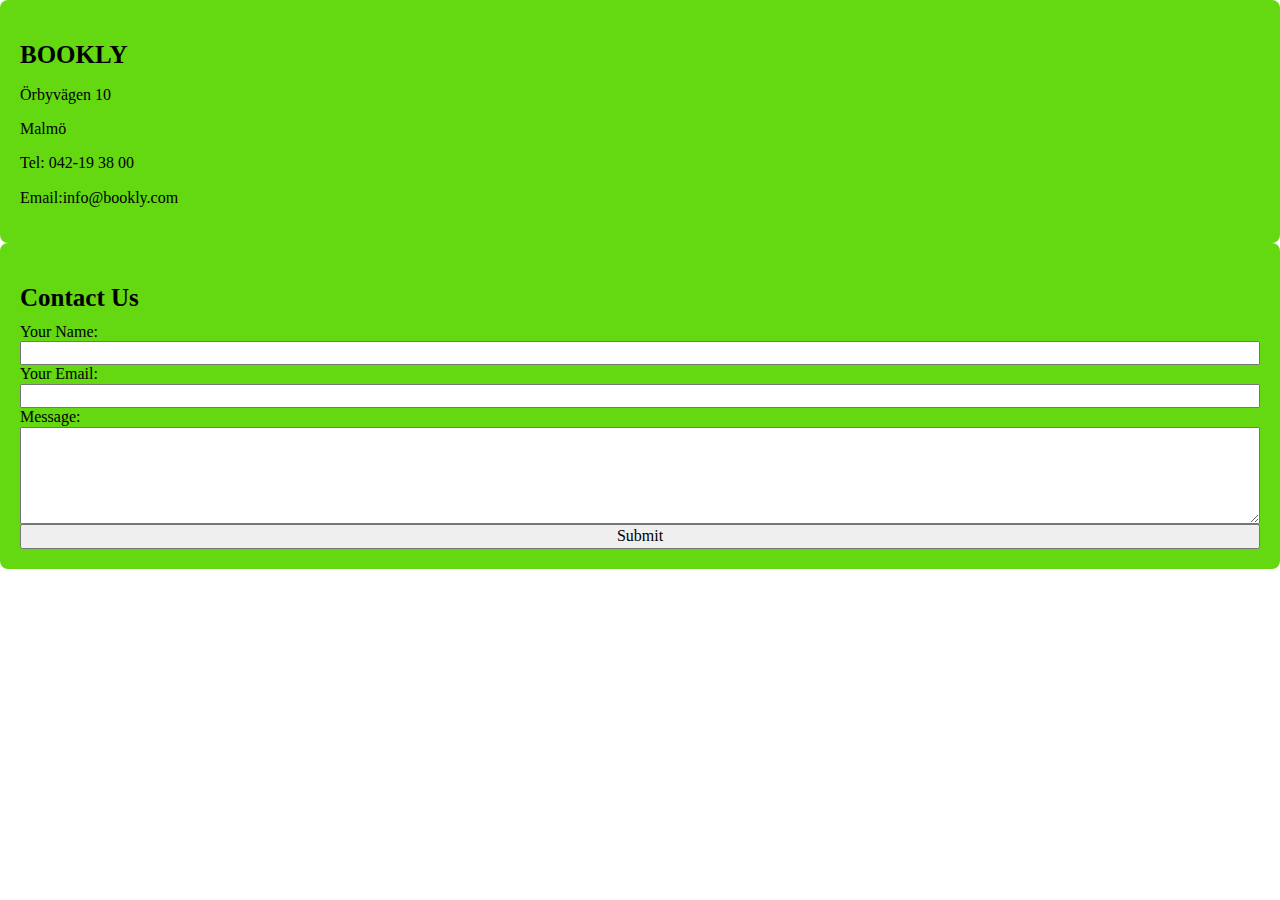
==== index.html @ 6a9c9092 "hi" ====
<!DOCTYPE html>
<html lang="en">
<head>
    <meta charset="UTF-8">
    <meta name="viewport" content="width=device-width, initial-scale=1.0">
    <link href="./style/normalize.css" rel="stylesheet">
    <link rel="stylesheet" href="https://cdnjs.cloudflare.com/ajax/libs/animate.css/4.1.1/animate.min.css"/>
    <link rel="stylesheet" href="styles/index.css">
    <title>Contact us</title>
</head>
<body>
    <main>
        <div class="contact-info">
            <h2>BOOKLY</h2>
            <p>Örbyvägen 10</p>
            <p>Malmö</p>
            <p>Tel: 042-19 38 00 </p>
            <p>Email:info@bookly.com</p>
        </div>
        <div class="contact-form">
            <h2>Contact Us</h2>
            <form id="contact-form">
                <label for="name">Your Name:</label>
                <input type="text" id="name" name="name" required>
                <label for="email">Your Email:</label>
                <input type="email" id="email" name="email" required>
                <label for="message">Message:</label>
                <textarea id="message" name="message" rows="5" required></textarea>
            <button class="button">Submit</button>
            </form>
        </div>
    </main>
</body>
</html>
---- styles/index.css ----
.container-maininfo {
        display: flex;
        flex-wrap: wrap;
        justify-content: center;
        max-width: 500px;
        width: 100px;
        margin: 20px;
    }
    .main {
        display: flex;
        justify-content: space-around;
        padding: 20px;
    }
    .contact-info {
        background-color: #64d810;
        padding: 20px;
        border-radius: 8px;
        box-shadow: #64d810;
    }
    .contact-form {
        background-color: #64d810;
        padding: 20px;
        border-radius: 8px;
        box-shadow: #64d810;
    }
    .contact-info h2 {
        font-size: 25px;
        margin-bottom: 10px;
    }
    .contact-form h2 {
        font-size: 25px;
        margin-bottom: 10px;
    }
    .contact-form form {
        display: flex;
        flex-direction: column;
    }
    .label{
        font-weight: bold;
    }
    .textarea {
        padding: 10px;
        margin-bottom: 10px;
        border: 1px solid;
        border-radius: 5px;
    }
    .buttonclass {
        background-color: #64d810;
        color: whitesmoke;
        text-align: center;
        font-family: "poppins", sans-serif;
        font-size: 15px;
        border-radius: 5px;
        padding: 12px 20px;
        cursor: pointer;
        border-color: #64d810;
    }
    .hover {
        background-color: #64d810;
        transition: 0.8s;
    }
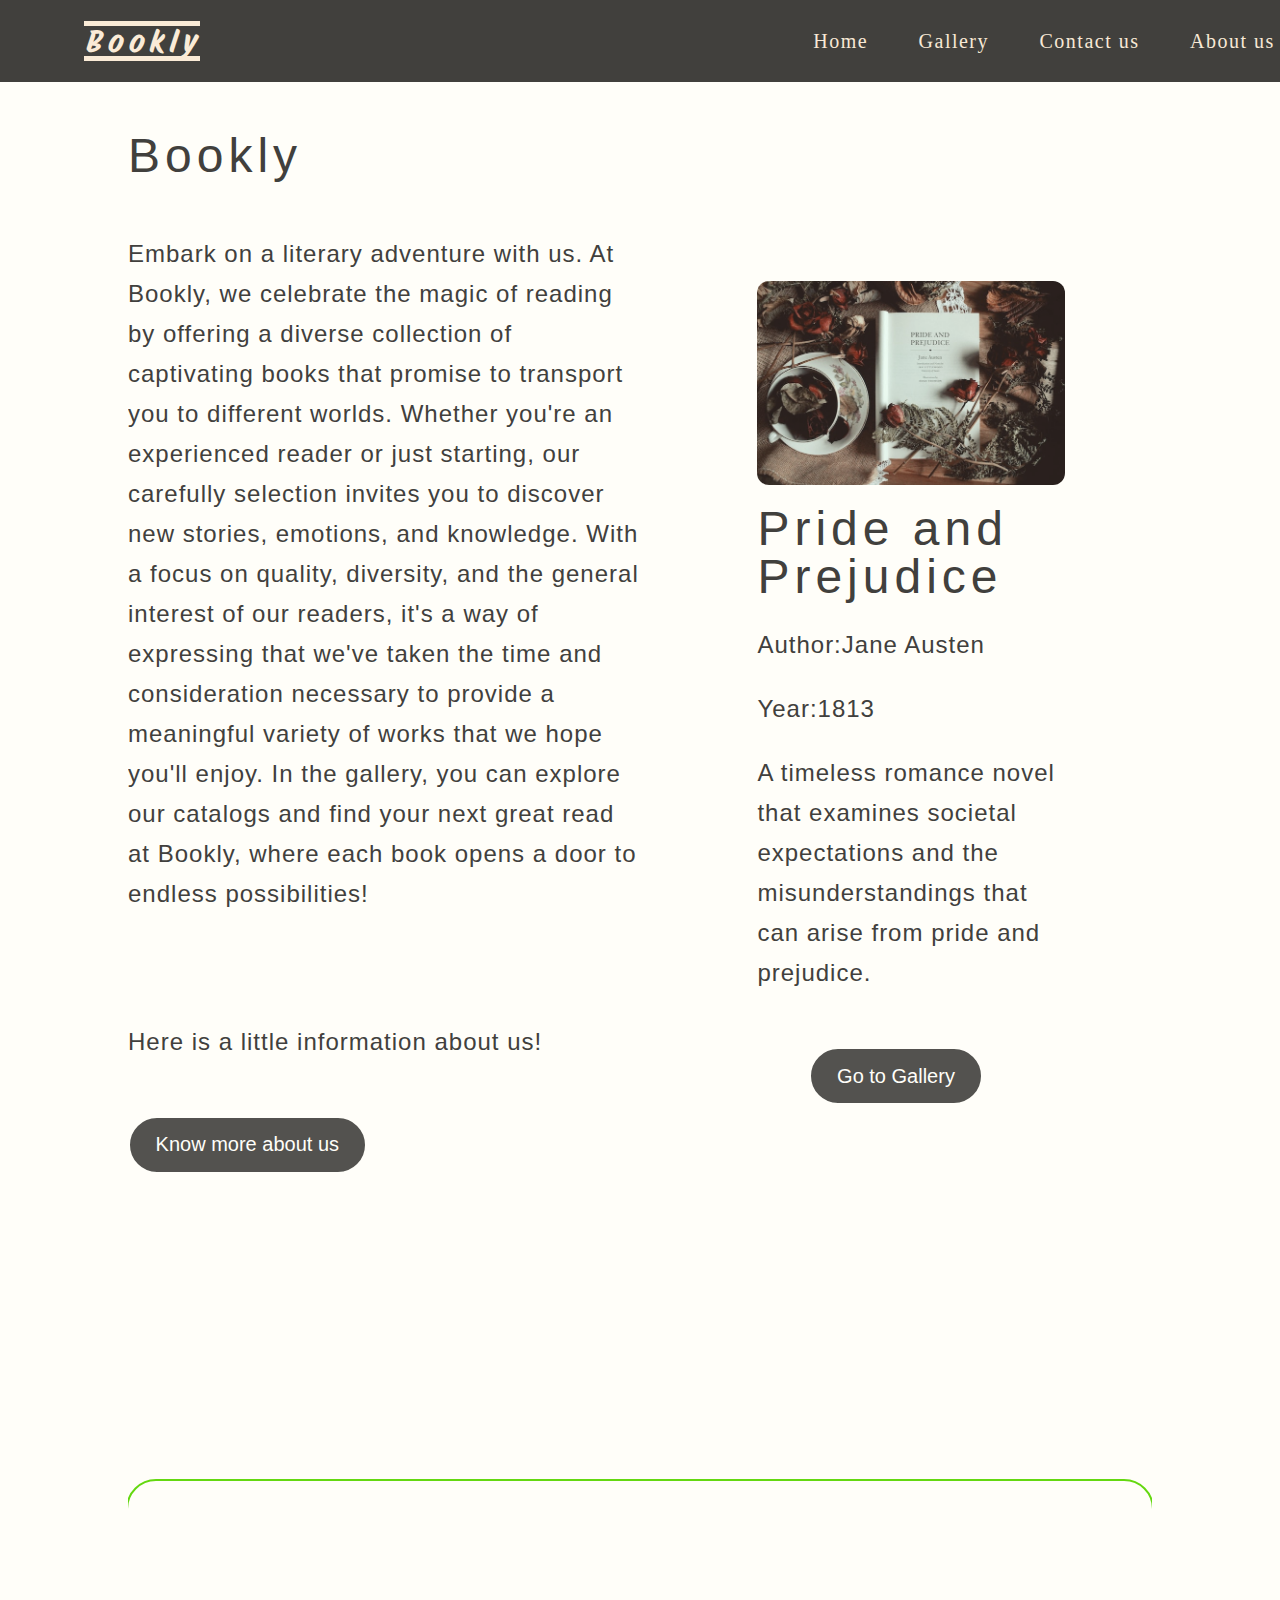
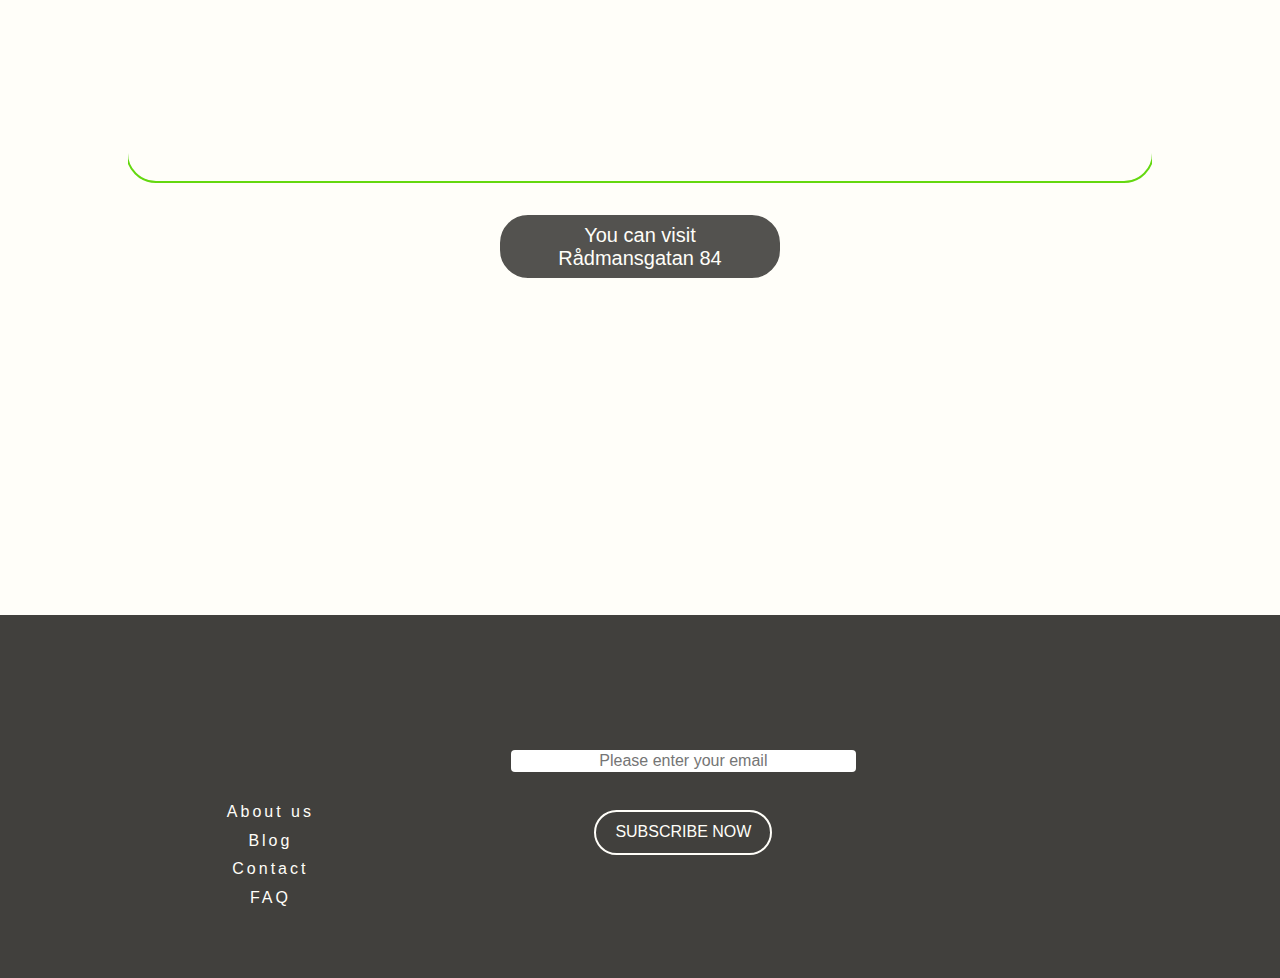
==== commit f9303a17: "Ihave changed  the html by adding grid and I have modified the css" ====
--- a/index.html
+++ b/index.html
@@ -1,34 +1,117 @@
 <!DOCTYPE html>
 <html lang="en">
+
 <head>
     <meta charset="UTF-8">
     <meta name="viewport" content="width=device-width, initial-scale=1.0">
     <link href="./style/normalize.css" rel="stylesheet">
-    <link rel="stylesheet" href="https://cdnjs.cloudflare.com/ajax/libs/animate.css/4.1.1/animate.min.css"/>
-    <link rel="stylesheet" href="styles/index.css">
-    <title>Contact us</title>
+    <link rel="stylesheet" href="./style/index.css" />
+
+    <title>Bookly</title>
 </head>
+
 <body>
-    <main>
-        <div class="contact-info">
-            <h2>BOOKLY</h2>
-            <p>Örbyvägen 10</p>
-            <p>Malmö</p>
-            <p>Tel: 042-19 38 00 </p>
-            <p>Email:info@bookly.com</p>
-        </div>
-        <div class="contact-form">
-            <h2>Contact Us</h2>
-            <form id="contact-form">
-                <label for="name">Your Name:</label>
-                <input type="text" id="name" name="name" required>
-                <label for="email">Your Email:</label>
-                <input type="email" id="email" name="email" required>
-                <label for="message">Message:</label>
-                <textarea id="message" name="message" rows="5" required></textarea>
-            <button class="button">Submit</button>
-            </form>
+    <header>
+        <nav>
+            <h1><i>Bookly</i></h1>
+            <ul class="nav__links">
+                <li><a href="index.html">Home</a></li>
+                <li><a href="#">Gallery</a></li>
+                <li><a href="#">Contact us</a></li>
+                <li><a href="pages/about-us.html">About us</a></li>
+            </ul>
+        </nav>
+    </header>
+    <main class="main">
+        <div class="grid__container">
+            <div class="grid__element text__first">
+                <h1 class="title">Bookly</h1>
+                <br>
+                <p>Embark on a literary adventure with us. At Bookly, we celebrate the magic of reading by offering a
+                    diverse collection of captivating books that promise to transport you to different worlds. Whether
+                    you're an experienced reader or just starting,
+                    our carefully selection invites you to discover new stories, emotions, and knowledge. With a focus
+                    on quality, diversity, and the general interest of our readers, it's a way of expressing that we've
+                    taken the time and consideration necessary to provide a meaningful variety of works that we hope
+                    you'll enjoy.
+                    In the gallery, you can explore our catalogs and find your next great read at Bookly, where each
+                    book opens a door to endless possibilities!</p>
+                <br>
+                <br>
+                <p>Here is a little information about us! </p>
+                <a href="pages/about-us.html">
+                    <br>
+                    <button type="submit" class="button">
+                     Know more about us
+                    </button>
+                </a>
+            </div>
+            <div class="grid__element image__second ">
+                <div class="box">
+                    <a href="index.html">
+                        <br>
+                        <img class="image" src="./img/pride-and-prejudice.jpg"
+                            alt="img of the boock pride and prejudice">
+                    </a>
+                    <div class="description">
+                        <h3>Pride and Prejudice</h3>
+                        <p>Author:Jane Austen</p>
+                        <p>Year:1813</p>
+                        <p>A timeless romance novel that examines societal expectations and the misunderstandings
+                            that can arise from pride and prejudice.</p>
+                    </div>
+                </div>
+                <br>
+                <button type="submit" class="button">
+                    Go to Gallery
+                </button>
+            </div>
+            <div class="grid__element button__third">
+            </div>
+            <div class="grid__element maps__fourth">
+                <iframe class="iframe-maps"
+                    src="https://www.google.com/maps/embed?pb=!1m14!1m12!1m3!1d1017.3381606724491!2d18.049199365447457!3d59.338357628401724!2m3!1f0!2f0!3f0!3m2!1i1024!2i768!4f13.1!5e0!3m2!1sen!2sse!4v1709896099287!5m2!1sen!2sse"
+                    width="600" height="450" allowfullscreen="" loading="lazy"
+                    referrerpolicy="no-referrer-when-downgrade"></iframe>
+                <br>
+                <a href="https://www.google.com/maps?q=Rådmansgatan+84" target="_blank">
+                    <button type="button" class="button">You can visit Rådmansgatan 84</button>
+                </a>
+                <br>
+            </div>
         </div>
     </main>
+    <footer class="footer">
+        <div class="footer-container">
+            <div class="footer-links">
+                <ul>
+                    <h3>USEFUL LINKS</h3>
+                    <li><a href="pages/about-us.html">About us</a></li>
+                    <li><a href="#">Blog</a></li>
+                    <li><a href="#">Contact</a></li>
+                    <li><a href="#">FAQ</a></li>
+                </ul>
+            </div>
+            <div class="newsletter">
+                <h3>NEWSLETTER</h3>
+                <form action="">
+                    <input type="email" placeholder="Please enter your email" required>
+                    <button type="submit">SUBSCRIBE NOW</button>
+                </form>
+            </div>
+            <div class="adress-footer">
+                <h3>Adress</h3>
+                <p>ABC Street, 1234 Zip Code <br>
+                    Gothenburg/SWEDEN
+                </p>
+                <div class="footer_social">
+                    <a href="#"><i class="fa-brands fa-facebook"></i></a>
+                    <a href="#"><i class="fa-brands fa-instagram"></i></a>
+                    <a href="#"><i class="fa-brands fa-x-twitter"></i></a>
+                </div>
+            </div>
+        </div>
+    </footer>
 </body>
+
 </html>--- a/style/index.css
+++ b/style/index.css
@@ -0,0 +1,317 @@
+@import url("https://fonts.googleapis.com/css2?family=Pacifico&family=Protest+Riot&display=swap");
+body {
+  color: #41403d;
+  font-style: normal;
+  /* font-family: "proxima-nova", Arial, Helvetica, sans-serif; */
+  background-color: #fffef9;
+  letter-spacing: 1.5px;
+  line-height: 1.5;
+  width: auto;
+  min-height: 100vh;
+}
+nav {
+  display: flex;
+  justify-content: space-between;
+  align-items: center;
+  background-color: #41403d;
+  width: 100%;
+  height: 4%;
+  padding: 10px 20px;
+}
+nav h1 {
+  font-family: "Protest Riot", sans-serif;
+  font-weight: 400;
+  font-style: normal;
+  color: antiquewhite;
+  letter-spacing: 5px;
+  font-size: 30px;
+  border-bottom: 5px solid antiquewhite;
+  border-top: 5px solid antiquewhite;
+  margin-left: 5%;
+  /* text-shadow: 2px 2px #64d810; */
+}
+.nav__links {
+  display: flex;
+  justify-content: space-around;
+  list-style: none;
+  width: 40%;
+}
+.nav__links li {
+  display: flex;
+  justify-content: space-around;
+  font-size: 20px;
+  /* text-shadow: 1px 2px #838181; */
+}
+.nav__links li a {
+  color: rgb(248, 233, 214);
+  transition: 0.5s;
+}
+.nav__links li a:hover {
+  color: #64d810;
+  text-decoration: underline;
+}
+a:link {
+  text-decoration: none;
+}
+
+.main {
+  display: flex;
+  justify-content: space-between;
+  align-items: center;
+  flex-wrap: wrap;
+  border-color: whitesmoke;
+  
+}
+
+.box {
+  width: 60%;
+  margin-left: 30px;
+  border-radius: 0.75rem;
+  margin-top: 50px;
+  float: left;
+  align-items: center;
+  text-align: center;
+  justify-content: center;
+}
+.box::after {
+  content: "Visit our gallery";
+  position: absolute;
+  top: 25%;
+  left: 50%;
+  transform: translate(-50%, -50%);
+  color: #64d810;
+  border-color: black   ;
+  opacity: 0;
+  transition: opacity 0.3s ease-in-out;
+  font-size: 50px;
+  font-weight: bolder;
+  font-family: "Poppins", sans-serif;
+  line-height: 45px;
+}
+
+.box:hover::after {
+  opacity: 1;
+}
+
+.image {
+  border-radius: 0.75rem;
+  max-width: 100%;
+  height: auto;
+  display: flex;
+  justify-content: space-between;
+  margin-right: auto;
+  opacity: 0.9;
+  transition: transform 0.3s ease-in-out;
+}
+.shadow {
+  box-shadow: 0 8px 16px 0 rgba(0, 0, 0, 0.2), 0 6px 20px 0 rgba(0, 0, 0, 0.19);
+}
+.button {
+  font-family: "Poppins", sans-serif;
+  background: #41403d;
+  border: 2px solid #fffef9;
+  border-radius: 30px;
+  padding: 3% 5%;
+  color: #fffef9;
+  cursor: pointer;
+  font-size: 20px;
+  opacity: 0.9;
+  letter-spacing: 8%;
+}
+button:hover {
+  background-color: #64d810;
+}
+h1,
+h3
+ {
+  font-family: "Poppins", sans-serif;
+  font-weight: 400;
+  font-style: normal;
+  color: #41403d;
+  letter-spacing: 5px;
+  font-size: 3em;
+  margin-left: 5%;
+  cursor: pointer;
+  margin-top: 3%;
+  margin:auto;
+  line-height: 100%;
+}
+.h1,h3:hover {
+  opacity: 1;
+  color:  #64d810;
+}
+.description {
+  height: 100%;
+  width: 100%;
+  text-align: left;
+  justify-content: center;
+  margin-top: 20px;
+  font-family: "Poppins", sans-serif;
+  color: #41403d;
+  
+}
+.iframe-maps {
+  width: 100%;
+  height: 300px;
+  border: 2px solid #64d810;
+
+  border-radius: 30px;
+
+}
+ p {
+  font-family: "Poppins", sans-serif;
+  color: #41403d;
+  font-size:x-large ;
+  letter-spacing: 1px;
+  line-height: 40px;
+ }
+  p:hover {
+  opacity: 1;
+  color:  #64d810;
+} 
+.grid__container {
+  width: 80%;
+  display: grid;
+  grid-template-columns: 1fr 1fr;
+  grid-template-rows: 1fr 1fr ;
+  
+  line-height: 30px;
+  margin-left: 10%;
+  justify-content: space-between;
+  margin: auto;margin-top: 50px;
+}
+.grid__element {
+  overflow: hidden;
+  position: relative;
+  margin: 0;
+}
+.text__first {
+  grid-column: 1/2;
+  grid-row: 1/2;
+}
+.image__second {
+  grid-column: 2/3;
+  grid-row: 1/2;
+  display: flex;
+  justify-content: center;
+  align-items: center;
+  flex-direction: column;
+  margin: auto;
+}
+
+.button__third {
+  grid-column: 1/2;
+  grid-row: 2/3;
+}
+.maps__fourth {
+  grid-column: 1/3;
+  grid-row: 2/3;
+  max-width: 100%;
+  display: flex;
+  justify-content: center;
+  align-items: center;
+  flex-direction: column;
+
+}
+
+@keyframes bounce {
+  0%,
+  100%,
+  20%,
+  50%,
+  80% {
+    -webkit-transform: translateY(0);
+    -ms-transform: translateY(0);
+    transform: translateY(0);
+  }
+  40% {
+    -webkit-transform: translateY(-30px);
+    -ms-transform: translateY(-30px);
+    transform: translateY(-30px);
+  }
+  60% {
+    -webkit-transform: translateY(-15px);
+    -ms-transform: translateY(-15px);
+    transform: translateY(-15px);
+  }
+}
+.image:hover {
+  background-color: rgba(220, 214, 214, 0.908);
+  cursor: pointer;
+  transform: scale(1.2);
+}
+.footer {
+  width: 100%;
+  display: flex;
+  background-color: #41403d;
+  color: #fffef9;
+  font-family: "Poppins", sans-serif;
+  letter-spacing: 3px;
+}
+
+.footer-container {
+  width: 100%;
+  margin: 2% 5%;
+  display: flex;
+  justify-content: space-around;
+}
+.footer-links {
+  margin: 2% 5%;
+  display: block;
+  text-decoration: none;
+  text-align: center;
+}
+.footer-links h3 {
+  margin-bottom: 10%;
+}
+.footer-links li {
+  list-style: none;
+}
+.footer-links li a {
+  color: #fffef9;
+  line-height: 1.8;
+  cursor: pointer;
+}
+.footer-links li a:hover {
+  color: #64d810;
+  text-decoration: underline;
+}
+.newsletter {
+  margin: 2% 5%;
+  text-align: center;
+}
+.newsletter form input {
+  width: 90%;
+  height: 20px;
+  margin: 10% 0%;
+  outline: none;
+  border: none;
+  border-radius: 4px;
+  text-align: center;
+}
+.newsletter form button {
+  background: transparent;
+  border: 2px solid #fffef9;
+  border-radius: 30px;
+  padding: 3% 5%;
+  color: #fffef9;
+  cursor: pointer;
+  font-size: 16px;
+}
+.newsletter form button:hover {
+  background-color: #64d810;
+}
+.adress-footer {
+  margin: 2% 5%;
+  line-height: 1.8;
+  text-align: center;
+}
+.adress-footer h3 {
+  margin-bottom: 10%;
+  text-transform: uppercase;
+}
+.footer_social i {
+  color: #fffef9;
+  font-size: 20px;
+  padding: 2% 3%;
+}
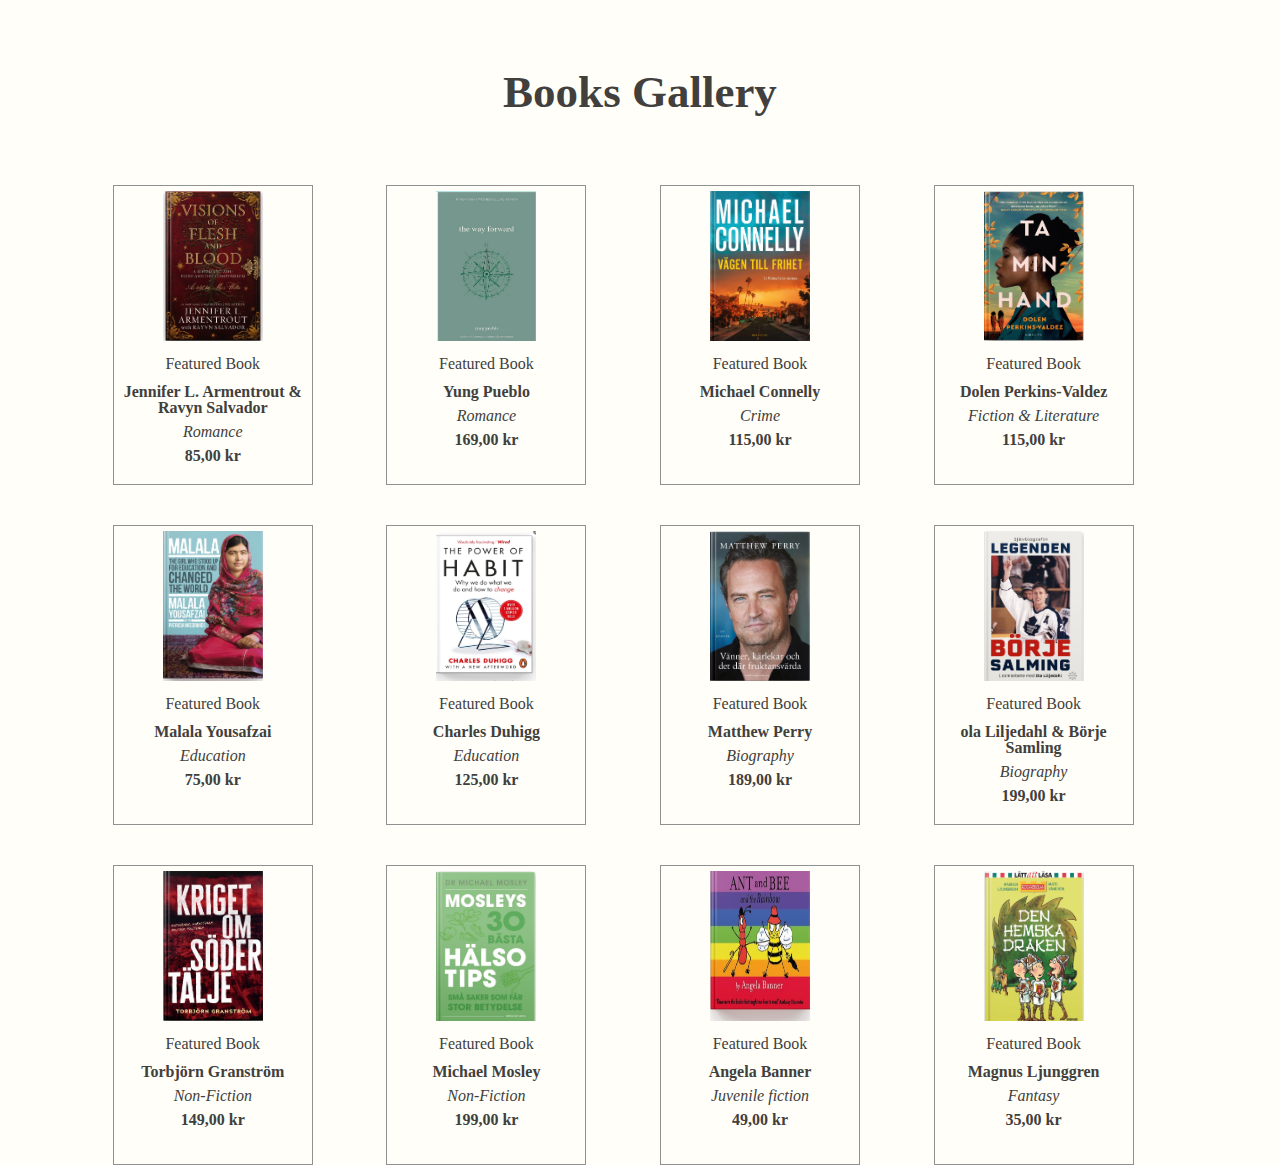
==== commit 1164280a: "committing the gallery files" ====
--- a/index.html
+++ b/index.html
@@ -1,117 +1,188 @@
+
 <!DOCTYPE html>
 <html lang="en">
-
 <head>
-    <meta charset="UTF-8">
-    <meta name="viewport" content="width=device-width, initial-scale=1.0">
-    <link href="./style/normalize.css" rel="stylesheet">
-    <link rel="stylesheet" href="./style/index.css" />
-
-    <title>Bookly</title>
+  <meta charset="UTF-8">
+  <meta name="viewport" content="width=device-width, initial-scale=1.0">
+  <title>GALLERY</title>
+  <link rel="stylesheet" href="css/reset.css">
+  <link rel="stylesheet" href="css/style.css">
 </head>
 
+
 <body>
-    <header>
-        <nav>
-            <h1><i>Bookly</i></h1>
-            <ul class="nav__links">
-                <li><a href="index.html">Home</a></li>
-                <li><a href="#">Gallery</a></li>
-                <li><a href="#">Contact us</a></li>
-                <li><a href="pages/about-us.html">About us</a></li>
-            </ul>
-        </nav>
-    </header>
-    <main class="main">
-        <div class="grid__container">
-            <div class="grid__element text__first">
-                <h1 class="title">Bookly</h1>
-                <br>
-                <p>Embark on a literary adventure with us. At Bookly, we celebrate the magic of reading by offering a
-                    diverse collection of captivating books that promise to transport you to different worlds. Whether
-                    you're an experienced reader or just starting,
-                    our carefully selection invites you to discover new stories, emotions, and knowledge. With a focus
-                    on quality, diversity, and the general interest of our readers, it's a way of expressing that we've
-                    taken the time and consideration necessary to provide a meaningful variety of works that we hope
-                    you'll enjoy.
-                    In the gallery, you can explore our catalogs and find your next great read at Bookly, where each
-                    book opens a door to endless possibilities!</p>
-                <br>
-                <br>
-                <p>Here is a little information about us! </p>
-                <a href="pages/about-us.html">
-                    <br>
-                    <button type="submit" class="button">
-                     Know more about us
-                    </button>
-                </a>
-            </div>
-            <div class="grid__element image__second ">
-                <div class="box">
-                    <a href="index.html">
-                        <br>
-                        <img class="image" src="./img/pride-and-prejudice.jpg"
-                            alt="img of the boock pride and prejudice">
-                    </a>
-                    <div class="description">
-                        <h3>Pride and Prejudice</h3>
-                        <p>Author:Jane Austen</p>
-                        <p>Year:1813</p>
-                        <p>A timeless romance novel that examines societal expectations and the misunderstandings
-                            that can arise from pride and prejudice.</p>
-                    </div>
-                </div>
-                <br>
-                <button type="submit" class="button">
-                    Go to Gallery
-                </button>
-            </div>
-            <div class="grid__element button__third">
-            </div>
-            <div class="grid__element maps__fourth">
-                <iframe class="iframe-maps"
-                    src="https://www.google.com/maps/embed?pb=!1m14!1m12!1m3!1d1017.3381606724491!2d18.049199365447457!3d59.338357628401724!2m3!1f0!2f0!3f0!3m2!1i1024!2i768!4f13.1!5e0!3m2!1sen!2sse!4v1709896099287!5m2!1sen!2sse"
-                    width="600" height="450" allowfullscreen="" loading="lazy"
-                    referrerpolicy="no-referrer-when-downgrade"></iframe>
-                <br>
-                <a href="https://www.google.com/maps?q=Rådmansgatan+84" target="_blank">
-                    <button type="button" class="button">You can visit Rådmansgatan 84</button>
-                </a>
-                <br>
-            </div>
+
+
+  <!--books-->
+<div class="container">
+
+  <div class="featured-books">
+    <h1>Books Gallery</h1>
+
+    <div class="featured-book-box">
+
+
+      <div class="featured-book-card">
+        <div class="featured-book-img">
+          <img src="images/bk1.jpg" alt="visions">
         </div>
-    </main>
-    <footer class="footer">
-        <div class="footer-container">
-            <div class="footer-links">
-                <ul>
-                    <h3>USEFUL LINKS</h3>
-                    <li><a href="pages/about-us.html">About us</a></li>
-                    <li><a href="#">Blog</a></li>
-                    <li><a href="#">Contact</a></li>
-                    <li><a href="#">FAQ</a></li>
-                </ul>
-            </div>
-            <div class="newsletter">
-                <h3>NEWSLETTER</h3>
-                <form action="">
-                    <input type="email" placeholder="Please enter your email" required>
-                    <button type="submit">SUBSCRIBE NOW</button>
-                </form>
-            </div>
-            <div class="adress-footer">
-                <h3>Adress</h3>
-                <p>ABC Street, 1234 Zip Code <br>
-                    Gothenburg/SWEDEN
-                </p>
-                <div class="footer_social">
-                    <a href="#"><i class="fa-brands fa-facebook"></i></a>
-                    <a href="#"><i class="fa-brands fa-instagram"></i></a>
-                    <a href="#"><i class="fa-brands fa-x-twitter"></i></a>
-                </div>
-            </div>
+        <div class="fetured-book-tag">
+          <h2>Featured Book</h2>
+          <p class="writer">Jennifer L. Armentrout & Ravyn Salvador</p>
+          <div class="category">Romance</div>
+          <p class="book-price">85,00 kr</p>
         </div>
-    </footer>
+      </div>
+
+
+      <div class="featured-book-card">
+        <div class="featured-book-img">
+          <img src="images/bk2.jpg" alt="visions">
+        </div>
+        <div class="fetured-book-tag">
+          <h2>Featured Book</h2>
+          <p class="writer">Yung Pueblo</p>
+          <div class="category">Romance</div>
+          <p class="book-price">169,00 kr</p>
+        </div>
+      </div>
+
+
+      <div class="featured-book-card">
+        <div class="featured-book-img">
+          <img src="images/bk3.jpg" alt="visions">
+        </div>
+        <div class="fetured-book-tag">
+          <h2>Featured Book</h2>
+          <p class="writer">Michael Connelly</p>
+          <div class="category">Crime</div>
+          <p class="book-price">115,00 kr</p>
+        </div>
+      </div>
+
+
+      <div class="featured-book-card">
+        <div class="featured-book-img">
+          <img src="images/bk4.jpg" alt="visions">
+        </div>
+        <div class="fetured-book-tag">
+          <h2>Featured Book</h2>
+          <p class="writer">Dolen Perkins-Valdez</p>
+          <div class="category">Fiction & Literature</div>
+          <p class="book-price">115,00 kr</p>
+        </div>
+      </div>
+
+
+      <div class="featured-book-card">
+        <div class="featured-book-img">
+          <img src="images/bk5.jpg" alt="visions">
+        </div>
+        <div class="fetured-book-tag">
+          <h2>Featured Book</h2>
+          <p class="writer">Malala Yousafzai</p>
+          <div class="category">Education</div>
+          <p class="book-price">75,00 kr</p>
+        </div>
+      </div>
+
+
+      <div class="featured-book-card">
+        <div class="featured-book-img">
+          <img src="images/bk8.jpg" alt="visions">
+        </div>
+        <div class="fetured-book-tag">
+          <h2>Featured Book</h2>
+          <p class="writer">Charles Duhigg</p>
+          <div class="category">Education</div>
+          <p class="book-price">125,00 kr</p>
+        </div>
+      </div>
+
+
+      <div class="featured-book-card">
+        <div class="featured-book-img">
+          <img src="images/bk6.jpg" alt="visions">
+        </div>
+        <div class="fetured-book-tag">
+          <h2>Featured Book</h2>
+          <p class="writer">Matthew Perry</p>
+          <div class="category">Biography</div>
+          <p class="book-price">189,00 kr</p>
+        </div>
+      </div>
+
+
+      <div class="featured-book-card">
+        <div class="featured-book-img">
+          <img src="images/bk7.jpg" alt="visions">
+        </div>
+        <div class="fetured-book-tag">
+          <h2>Featured Book</h2>
+          <p class="writer">ola Liljedahl & Börje Samling</p>
+          <div class="category">Biography</div>
+          <p class="book-price">199,00 kr</p>
+        </div>
+      </div>
+
+
+      <div class="featured-book-card">
+        <div class="featured-book-img">
+          <img src="images/bk9.jpg" alt="visions">
+        </div>
+        <div class="fetured-book-tag">
+          <h2>Featured Book</h2>
+          <p class="writer">Torbjörn Granström</p>
+          <div class="category">Non-Fiction</div>
+          <p class="book-price">149,00 kr</p>
+        </div>
+      </div>
+
+
+      <div class="featured-book-card">
+        <div class="featured-book-img">
+          <img src="images/bk10.jpg" alt="visions">
+        </div>
+        <div class="fetured-book-tag">
+          <h2>Featured Book</h2>
+          <p class="writer">Michael Mosley</p>
+          <div class="category">Non-Fiction</div>
+          <p class="book-price">199,00 kr</p>
+        </div>
+      </div>
+
+
+      <div class="featured-book-card">
+        <div class="featured-book-img">
+          <img src="images/bk11.jpg" alt="visions">
+        </div>
+        <div class="fetured-book-tag">
+          <h2>Featured Book</h2>
+          <p class="writer">Angela Banner</p>
+          <div class="category">Juvenile fiction</div>
+          <p class="book-price">49,00 kr</p>
+        </div>
+      </div>
+
+
+      <div class="featured-book-card">
+        <div class="featured-book-img">
+          <img src="images/bk12.jpg" alt="visions">
+        </div>
+        <div class="fetured-book-tag">
+          <h2>Featured Book</h2>
+          <p class="writer">Magnus Ljunggren</p>
+          <div class="category">Fantasy</div>
+          <p class="book-price">35,00 kr</p>
+        </div>
+      </div>
+    </div>
+
+
+
+
+  </div>
+
+</div>
 </body>
-
 </html>--- a/css/style.css
+++ b/css/style.css
@@ -0,0 +1,85 @@
+* {
+  margin: 0;
+  padding: 0;
+  box-sizing: border-box;
+  font-family: "Poppins", sans-serif;
+}
+
+body {
+  width: 100%;
+  height: 100vh;
+  background: #fffef9;
+}
+
+.container{
+  padding: 0 5%;
+}
+
+/* books */
+
+.featured-books {
+  width: 100%;
+  height: 100vh;
+  padding: 70px 0px;
+}
+
+.featured-books h1 {
+  display: flex;
+  align-items: center;
+  justify-content: center;
+  margin-bottom: 50px;
+  font-size: 45px;
+  font-weight: bolder;
+  color: #41403d;
+}
+
+.featured-book-card img{
+  width: 100px;
+  height: 150px;
+}
+
+.featured-book-box {
+  width: 95%;
+  height: 60vh;
+  margin: 0 auto;
+  display: grid;
+  grid-template-columns: 1fr 1fr 1fr 1fr;
+  gap: 0px;
+}
+
+.featured-book-card {
+  width: 200px;
+  height: 300px;
+  text-align: center;
+  padding: 5px;
+  border: 1px solid #919191;
+  margin: 20px 20px;
+}
+
+
+.featured-book-card:hover {
+  box-shadow: 0 0 5px #889da1;
+}
+
+.fetured-book-tag h2 {
+  margin: 12px;
+  color: #41403d;
+}
+
+.writer {
+  color: #41403d;
+  font-weight: bold;
+}
+
+.category {
+  color: #41403d;
+  margin-top: 8px;
+  font-style: oblique;
+}
+
+.book-price {
+  margin-top: 8px;
+  margin-bottom: 15px;
+  font-weight: bold;
+  color: #41403d;
+}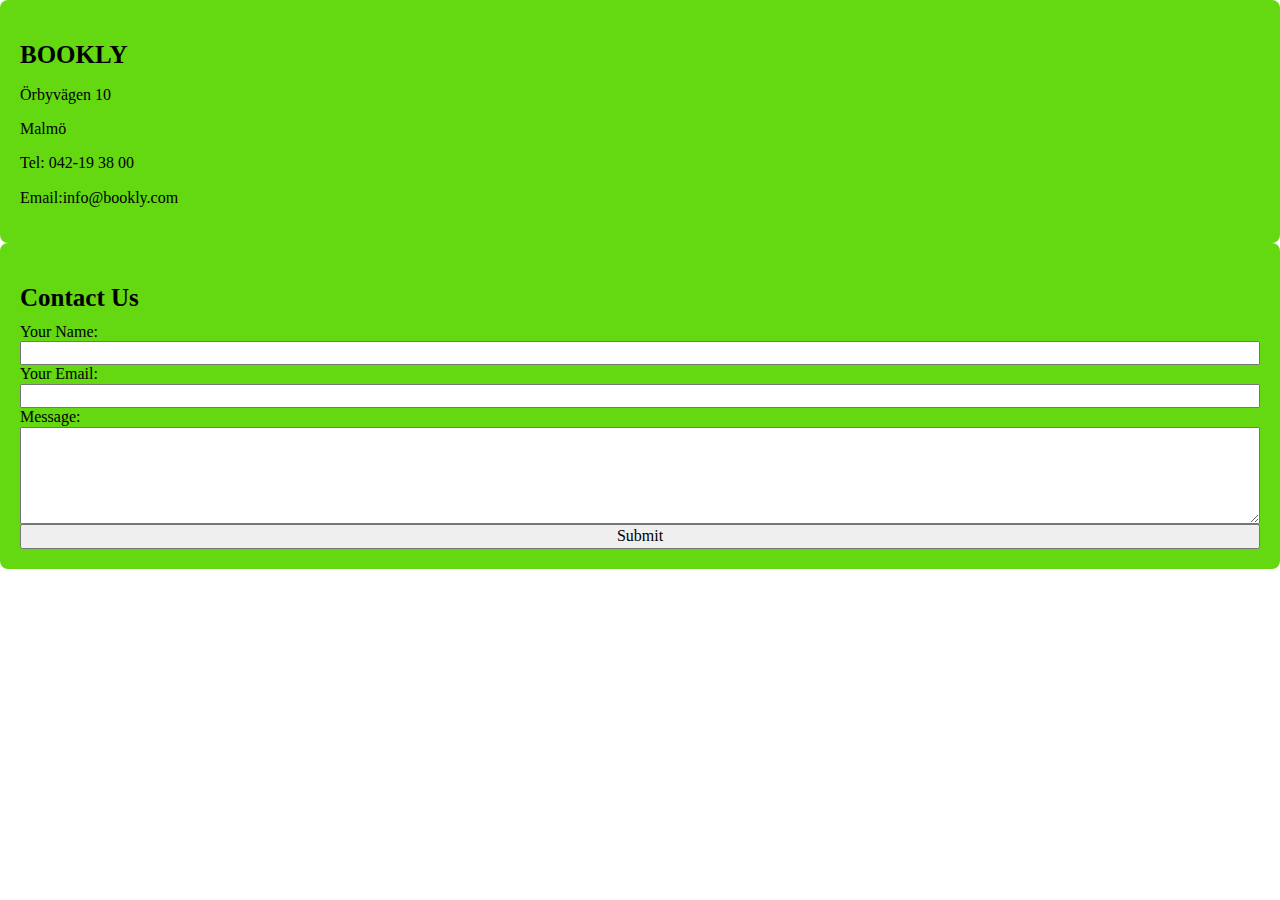
==== commit bfc7730f: "Merge pull request #14 from Carolina-Cardenas/Contact-us" ====
--- a/index.html
+++ b/index.html
@@ -1,188 +1,34 @@
-
 <!DOCTYPE html>
 <html lang="en">
 <head>
-  <meta charset="UTF-8">
-  <meta name="viewport" content="width=device-width, initial-scale=1.0">
-  <title>GALLERY</title>
-  <link rel="stylesheet" href="css/reset.css">
-  <link rel="stylesheet" href="css/style.css">
+    <meta charset="UTF-8">
+    <meta name="viewport" content="width=device-width, initial-scale=1.0">
+    <link href="./style/normalize.css" rel="stylesheet">
+    <link rel="stylesheet" href="https://cdnjs.cloudflare.com/ajax/libs/animate.css/4.1.1/animate.min.css"/>
+    <link rel="stylesheet" href="styles/index.css">
+    <title>Contact us</title>
 </head>
-
-
 <body>
-
-
-  <!--books-->
-<div class="container">
-
-  <div class="featured-books">
-    <h1>Books Gallery</h1>
-
-    <div class="featured-book-box">
-
-
-      <div class="featured-book-card">
-        <div class="featured-book-img">
-          <img src="images/bk1.jpg" alt="visions">
+    <main>
+        <div class="contact-info">
+            <h2>BOOKLY</h2>
+            <p>Örbyvägen 10</p>
+            <p>Malmö</p>
+            <p>Tel: 042-19 38 00 </p>
+            <p>Email:info@bookly.com</p>
         </div>
-        <div class="fetured-book-tag">
-          <h2>Featured Book</h2>
-          <p class="writer">Jennifer L. Armentrout & Ravyn Salvador</p>
-          <div class="category">Romance</div>
-          <p class="book-price">85,00 kr</p>
+        <div class="contact-form">
+            <h2>Contact Us</h2>
+            <form id="contact-form">
+                <label for="name">Your Name:</label>
+                <input type="text" id="name" name="name" required>
+                <label for="email">Your Email:</label>
+                <input type="email" id="email" name="email" required>
+                <label for="message">Message:</label>
+                <textarea id="message" name="message" rows="5" required></textarea>
+            <button class="button">Submit</button>
+            </form>
         </div>
-      </div>
-
-
-      <div class="featured-book-card">
-        <div class="featured-book-img">
-          <img src="images/bk2.jpg" alt="visions">
-        </div>
-        <div class="fetured-book-tag">
-          <h2>Featured Book</h2>
-          <p class="writer">Yung Pueblo</p>
-          <div class="category">Romance</div>
-          <p class="book-price">169,00 kr</p>
-        </div>
-      </div>
-
-
-      <div class="featured-book-card">
-        <div class="featured-book-img">
-          <img src="images/bk3.jpg" alt="visions">
-        </div>
-        <div class="fetured-book-tag">
-          <h2>Featured Book</h2>
-          <p class="writer">Michael Connelly</p>
-          <div class="category">Crime</div>
-          <p class="book-price">115,00 kr</p>
-        </div>
-      </div>
-
-
-      <div class="featured-book-card">
-        <div class="featured-book-img">
-          <img src="images/bk4.jpg" alt="visions">
-        </div>
-        <div class="fetured-book-tag">
-          <h2>Featured Book</h2>
-          <p class="writer">Dolen Perkins-Valdez</p>
-          <div class="category">Fiction & Literature</div>
-          <p class="book-price">115,00 kr</p>
-        </div>
-      </div>
-
-
-      <div class="featured-book-card">
-        <div class="featured-book-img">
-          <img src="images/bk5.jpg" alt="visions">
-        </div>
-        <div class="fetured-book-tag">
-          <h2>Featured Book</h2>
-          <p class="writer">Malala Yousafzai</p>
-          <div class="category">Education</div>
-          <p class="book-price">75,00 kr</p>
-        </div>
-      </div>
-
-
-      <div class="featured-book-card">
-        <div class="featured-book-img">
-          <img src="images/bk8.jpg" alt="visions">
-        </div>
-        <div class="fetured-book-tag">
-          <h2>Featured Book</h2>
-          <p class="writer">Charles Duhigg</p>
-          <div class="category">Education</div>
-          <p class="book-price">125,00 kr</p>
-        </div>
-      </div>
-
-
-      <div class="featured-book-card">
-        <div class="featured-book-img">
-          <img src="images/bk6.jpg" alt="visions">
-        </div>
-        <div class="fetured-book-tag">
-          <h2>Featured Book</h2>
-          <p class="writer">Matthew Perry</p>
-          <div class="category">Biography</div>
-          <p class="book-price">189,00 kr</p>
-        </div>
-      </div>
-
-
-      <div class="featured-book-card">
-        <div class="featured-book-img">
-          <img src="images/bk7.jpg" alt="visions">
-        </div>
-        <div class="fetured-book-tag">
-          <h2>Featured Book</h2>
-          <p class="writer">ola Liljedahl & Börje Samling</p>
-          <div class="category">Biography</div>
-          <p class="book-price">199,00 kr</p>
-        </div>
-      </div>
-
-
-      <div class="featured-book-card">
-        <div class="featured-book-img">
-          <img src="images/bk9.jpg" alt="visions">
-        </div>
-        <div class="fetured-book-tag">
-          <h2>Featured Book</h2>
-          <p class="writer">Torbjörn Granström</p>
-          <div class="category">Non-Fiction</div>
-          <p class="book-price">149,00 kr</p>
-        </div>
-      </div>
-
-
-      <div class="featured-book-card">
-        <div class="featured-book-img">
-          <img src="images/bk10.jpg" alt="visions">
-        </div>
-        <div class="fetured-book-tag">
-          <h2>Featured Book</h2>
-          <p class="writer">Michael Mosley</p>
-          <div class="category">Non-Fiction</div>
-          <p class="book-price">199,00 kr</p>
-        </div>
-      </div>
-
-
-      <div class="featured-book-card">
-        <div class="featured-book-img">
-          <img src="images/bk11.jpg" alt="visions">
-        </div>
-        <div class="fetured-book-tag">
-          <h2>Featured Book</h2>
-          <p class="writer">Angela Banner</p>
-          <div class="category">Juvenile fiction</div>
-          <p class="book-price">49,00 kr</p>
-        </div>
-      </div>
-
-
-      <div class="featured-book-card">
-        <div class="featured-book-img">
-          <img src="images/bk12.jpg" alt="visions">
-        </div>
-        <div class="fetured-book-tag">
-          <h2>Featured Book</h2>
-          <p class="writer">Magnus Ljunggren</p>
-          <div class="category">Fantasy</div>
-          <p class="book-price">35,00 kr</p>
-        </div>
-      </div>
-    </div>
-
-
-
-
-  </div>
-
-</div>
+    </main>
 </body>
 </html>--- a/styles/index.css
+++ b/styles/index.css
@@ -0,0 +1,61 @@
+    .container-maininfo {
+        display: flex;
+        flex-wrap: wrap;
+        justify-content: center;
+        max-width: 500px;
+        width: 100px;
+        margin: 20px;
+    }
+    .main {
+        display: flex;
+        justify-content: space-around;
+        padding: 20px;
+    }
+    .contact-info {
+        background-color: #64d810;
+        padding: 20px;
+        border-radius: 8px;
+        box-shadow: #64d810;
+    }
+    .contact-form {
+        background-color: #64d810;
+        padding: 20px;
+        border-radius: 8px;
+        box-shadow: #64d810;
+    }
+    .contact-info h2 {
+        font-size: 25px;
+        margin-bottom: 10px;
+    }
+    .contact-form h2 {
+        font-size: 25px;
+        margin-bottom: 10px;
+    }
+    .contact-form form {
+        display: flex;
+        flex-direction: column;
+    }
+    .label{
+        font-weight: bold;
+    }
+    .textarea {
+        padding: 10px;
+        margin-bottom: 10px;
+        border: 1px solid;
+        border-radius: 5px;
+    }
+    .buttonclass {
+        background-color: #64d810;
+        color: whitesmoke;
+        text-align: center;
+        font-family: "poppins", sans-serif;
+        font-size: 15px;
+        border-radius: 5px;
+        padding: 12px 20px;
+        cursor: pointer;
+        border-color: #64d810;
+    }
+    .hover {
+        background-color: #64d810;
+        transition: 0.8s;
+    }
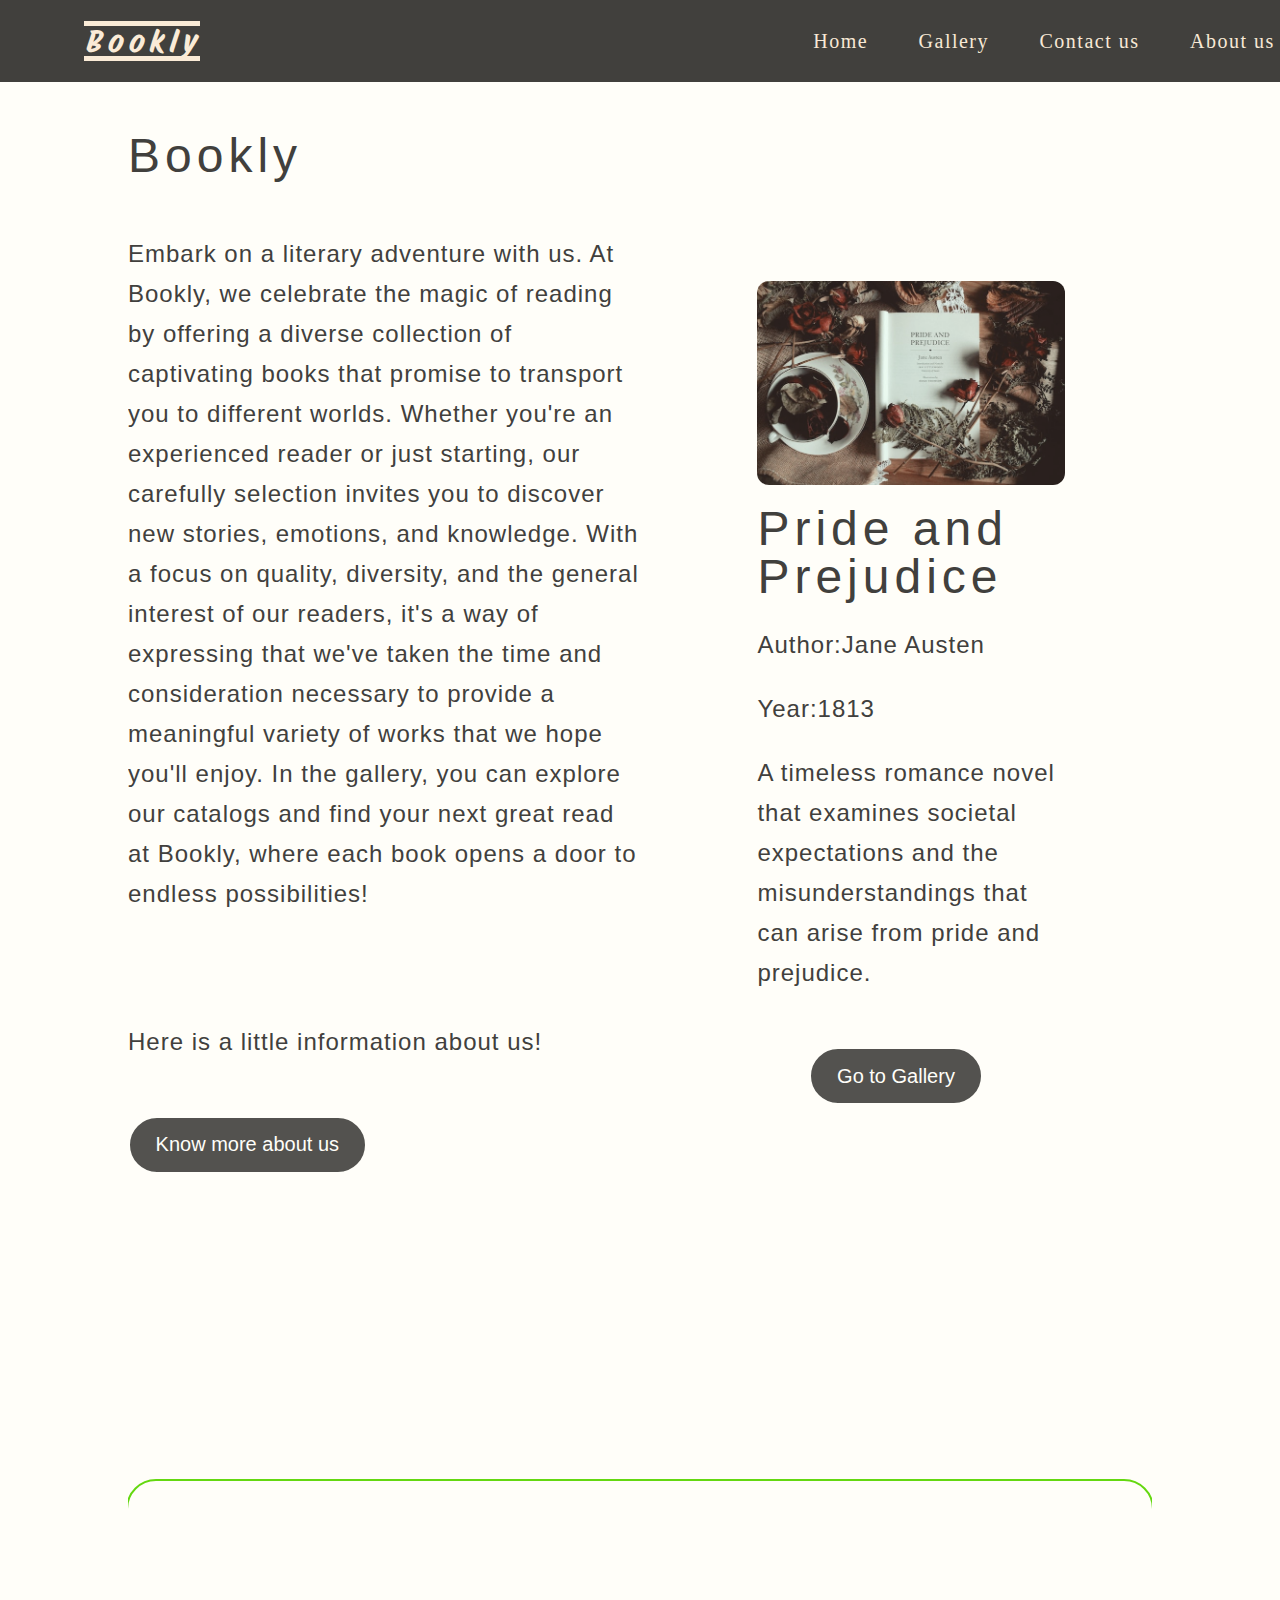
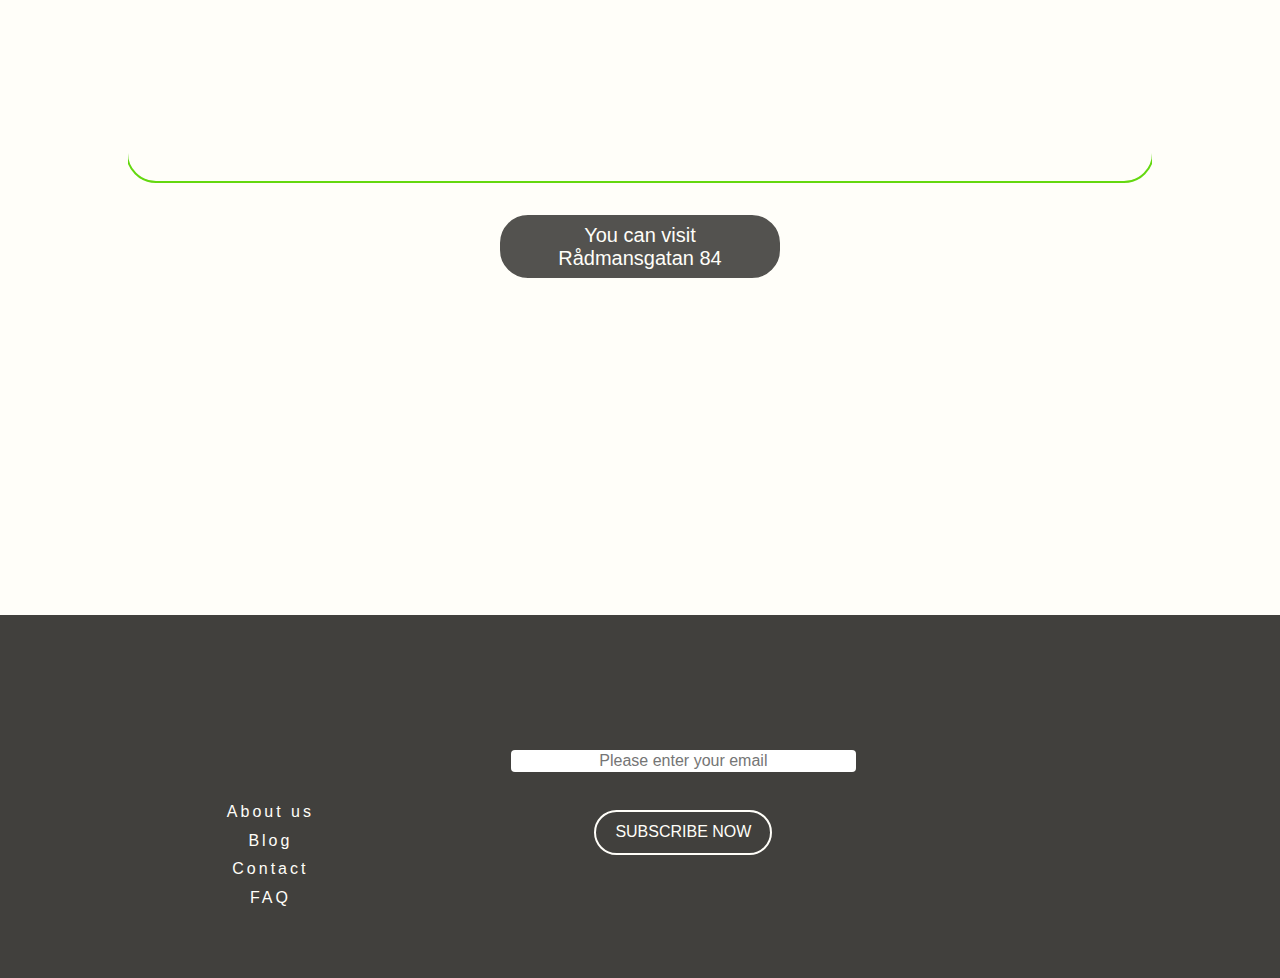
==== commit 068358de: "Merged with master and fixed links in nav" ====
--- a/index.html
+++ b/index.html
@@ -1,34 +1,117 @@
 <!DOCTYPE html>
 <html lang="en">
+
 <head>
     <meta charset="UTF-8">
     <meta name="viewport" content="width=device-width, initial-scale=1.0">
     <link href="./style/normalize.css" rel="stylesheet">
-    <link rel="stylesheet" href="https://cdnjs.cloudflare.com/ajax/libs/animate.css/4.1.1/animate.min.css"/>
-    <link rel="stylesheet" href="styles/index.css">
-    <title>Contact us</title>
+    <link rel="stylesheet" href="./style/index.css" />
+
+    <title>Bookly</title>
 </head>
+
 <body>
-    <main>
-        <div class="contact-info">
-            <h2>BOOKLY</h2>
-            <p>Örbyvägen 10</p>
-            <p>Malmö</p>
-            <p>Tel: 042-19 38 00 </p>
-            <p>Email:info@bookly.com</p>
-        </div>
-        <div class="contact-form">
-            <h2>Contact Us</h2>
-            <form id="contact-form">
-                <label for="name">Your Name:</label>
-                <input type="text" id="name" name="name" required>
-                <label for="email">Your Email:</label>
-                <input type="email" id="email" name="email" required>
-                <label for="message">Message:</label>
-                <textarea id="message" name="message" rows="5" required></textarea>
-            <button class="button">Submit</button>
-            </form>
+    <header>
+        <nav>
+            <h1><i>Bookly</i></h1>
+            <ul class="nav__links">
+                <li><a href="index.html">Home</a></li>
+                <li><a href="pages/gallery.html">Gallery</a></li>
+                <li><a href="pages/contact-us.html">Contact us</a></li>
+                <li><a href="pages/about-us.html">About us</a></li>
+            </ul>
+        </nav>
+    </header>
+    <main class="main">
+        <div class="grid__container">
+            <div class="grid__element text__first">
+                <h1 class="title">Bookly</h1>
+                <br>
+                <p>Embark on a literary adventure with us. At Bookly, we celebrate the magic of reading by offering a
+                    diverse collection of captivating books that promise to transport you to different worlds. Whether
+                    you're an experienced reader or just starting,
+                    our carefully selection invites you to discover new stories, emotions, and knowledge. With a focus
+                    on quality, diversity, and the general interest of our readers, it's a way of expressing that we've
+                    taken the time and consideration necessary to provide a meaningful variety of works that we hope
+                    you'll enjoy.
+                    In the gallery, you can explore our catalogs and find your next great read at Bookly, where each
+                    book opens a door to endless possibilities!</p>
+                <br>
+                <br>
+                <p>Here is a little information about us! </p>
+                <a href="pages/about-us.html">
+                    <br>
+                    <button type="submit" class="button">
+                     Know more about us
+                    </button>
+                </a>
+            </div>
+            <div class="grid__element image__second ">
+                <div class="box">
+                    <a href="index.html">
+                        <br>
+                        <img class="image" src="./img/pride-and-prejudice.jpg"
+                            alt="img of the boock pride and prejudice">
+                    </a>
+                    <div class="description">
+                        <h3>Pride and Prejudice</h3>
+                        <p>Author:Jane Austen</p>
+                        <p>Year:1813</p>
+                        <p>A timeless romance novel that examines societal expectations and the misunderstandings
+                            that can arise from pride and prejudice.</p>
+                    </div>
+                </div>
+                <br>
+                <button type="submit" class="button">
+                    Go to Gallery
+                </button>
+            </div>
+            <div class="grid__element button__third">
+            </div>
+            <div class="grid__element maps__fourth">
+                <iframe class="iframe-maps"
+                    src="https://www.google.com/maps/embed?pb=!1m14!1m12!1m3!1d1017.3381606724491!2d18.049199365447457!3d59.338357628401724!2m3!1f0!2f0!3f0!3m2!1i1024!2i768!4f13.1!5e0!3m2!1sen!2sse!4v1709896099287!5m2!1sen!2sse"
+                    width="600" height="450" allowfullscreen="" loading="lazy"
+                    referrerpolicy="no-referrer-when-downgrade"></iframe>
+                <br>
+                <a href="https://www.google.com/maps?q=Rådmansgatan+84" target="_blank">
+                    <button type="button" class="button">You can visit Rådmansgatan 84</button>
+                </a>
+                <br>
+            </div>
         </div>
     </main>
+    <footer class="footer">
+        <div class="footer-container">
+            <div class="footer-links">
+                <ul>
+                    <h3>USEFUL LINKS</h3>
+                    <li><a href="pages/about-us.html">About us</a></li>
+                    <li><a href="#">Blog</a></li>
+                    <li><a href="#">Contact</a></li>
+                    <li><a href="#">FAQ</a></li>
+                </ul>
+            </div>
+            <div class="newsletter">
+                <h3>NEWSLETTER</h3>
+                <form action="">
+                    <input type="email" placeholder="Please enter your email" required>
+                    <button type="submit">SUBSCRIBE NOW</button>
+                </form>
+            </div>
+            <div class="adress-footer">
+                <h3>Adress</h3>
+                <p>ABC Street, 1234 Zip Code <br>
+                    Gothenburg/SWEDEN
+                </p>
+                <div class="footer_social">
+                    <a href="#"><i class="fa-brands fa-facebook"></i></a>
+                    <a href="#"><i class="fa-brands fa-instagram"></i></a>
+                    <a href="#"><i class="fa-brands fa-x-twitter"></i></a>
+                </div>
+            </div>
+        </div>
+    </footer>
 </body>
+
 </html>--- a/style/index.css
+++ b/style/index.css
@@ -0,0 +1,317 @@
+@import url("https://fonts.googleapis.com/css2?family=Pacifico&family=Protest+Riot&display=swap");
+body {
+  color: #41403d;
+  font-style: normal;
+  /* font-family: "proxima-nova", Arial, Helvetica, sans-serif; */
+  background-color: #fffef9;
+  letter-spacing: 1.5px;
+  line-height: 1.5;
+  width: auto;
+  min-height: 100vh;
+}
+nav {
+  display: flex;
+  justify-content: space-between;
+  align-items: center;
+  background-color: #41403d;
+  width: 100%;
+  height: 4%;
+  padding: 10px 20px;
+}
+nav h1 {
+  font-family: "Protest Riot", sans-serif;
+  font-weight: 400;
+  font-style: normal;
+  color: antiquewhite;
+  letter-spacing: 5px;
+  font-size: 30px;
+  border-bottom: 5px solid antiquewhite;
+  border-top: 5px solid antiquewhite;
+  margin-left: 5%;
+  /* text-shadow: 2px 2px #64d810; */
+}
+.nav__links {
+  display: flex;
+  justify-content: space-around;
+  list-style: none;
+  width: 40%;
+}
+.nav__links li {
+  display: flex;
+  justify-content: space-around;
+  font-size: 20px;
+  /* text-shadow: 1px 2px #838181; */
+}
+.nav__links li a {
+  color: rgb(248, 233, 214);
+  transition: 0.5s;
+}
+.nav__links li a:hover {
+  color: #64d810;
+  text-decoration: underline;
+}
+a:link {
+  text-decoration: none;
+}
+
+.main {
+  display: flex;
+  justify-content: space-between;
+  align-items: center;
+  flex-wrap: wrap;
+  border-color: whitesmoke;
+  
+}
+
+.box {
+  width: 60%;
+  margin-left: 30px;
+  border-radius: 0.75rem;
+  margin-top: 50px;
+  float: left;
+  align-items: center;
+  text-align: center;
+  justify-content: center;
+}
+.box::after {
+  content: "Visit our gallery";
+  position: absolute;
+  top: 25%;
+  left: 50%;
+  transform: translate(-50%, -50%);
+  color: #64d810;
+  border-color: black   ;
+  opacity: 0;
+  transition: opacity 0.3s ease-in-out;
+  font-size: 50px;
+  font-weight: bolder;
+  font-family: "Poppins", sans-serif;
+  line-height: 45px;
+}
+
+.box:hover::after {
+  opacity: 1;
+}
+
+.image {
+  border-radius: 0.75rem;
+  max-width: 100%;
+  height: auto;
+  display: flex;
+  justify-content: space-between;
+  margin-right: auto;
+  opacity: 0.9;
+  transition: transform 0.3s ease-in-out;
+}
+.shadow {
+  box-shadow: 0 8px 16px 0 rgba(0, 0, 0, 0.2), 0 6px 20px 0 rgba(0, 0, 0, 0.19);
+}
+.button {
+  font-family: "Poppins", sans-serif;
+  background: #41403d;
+  border: 2px solid #fffef9;
+  border-radius: 30px;
+  padding: 3% 5%;
+  color: #fffef9;
+  cursor: pointer;
+  font-size: 20px;
+  opacity: 0.9;
+  letter-spacing: 8%;
+}
+button:hover {
+  background-color: #64d810;
+}
+h1,
+h3
+ {
+  font-family: "Poppins", sans-serif;
+  font-weight: 400;
+  font-style: normal;
+  color: #41403d;
+  letter-spacing: 5px;
+  font-size: 3em;
+  margin-left: 5%;
+  cursor: pointer;
+  margin-top: 3%;
+  margin:auto;
+  line-height: 100%;
+}
+.h1,h3:hover {
+  opacity: 1;
+  color:  #64d810;
+}
+.description {
+  height: 100%;
+  width: 100%;
+  text-align: left;
+  justify-content: center;
+  margin-top: 20px;
+  font-family: "Poppins", sans-serif;
+  color: #41403d;
+  
+}
+.iframe-maps {
+  width: 100%;
+  height: 300px;
+  border: 2px solid #64d810;
+
+  border-radius: 30px;
+
+}
+ p {
+  font-family: "Poppins", sans-serif;
+  color: #41403d;
+  font-size:x-large ;
+  letter-spacing: 1px;
+  line-height: 40px;
+ }
+  p:hover {
+  opacity: 1;
+  color:  #64d810;
+} 
+.grid__container {
+  width: 80%;
+  display: grid;
+  grid-template-columns: 1fr 1fr;
+  grid-template-rows: 1fr 1fr ;
+  
+  line-height: 30px;
+  margin-left: 10%;
+  justify-content: space-between;
+  margin: auto;margin-top: 50px;
+}
+.grid__element {
+  overflow: hidden;
+  position: relative;
+  margin: 0;
+}
+.text__first {
+  grid-column: 1/2;
+  grid-row: 1/2;
+}
+.image__second {
+  grid-column: 2/3;
+  grid-row: 1/2;
+  display: flex;
+  justify-content: center;
+  align-items: center;
+  flex-direction: column;
+  margin: auto;
+}
+
+.button__third {
+  grid-column: 1/2;
+  grid-row: 2/3;
+}
+.maps__fourth {
+  grid-column: 1/3;
+  grid-row: 2/3;
+  max-width: 100%;
+  display: flex;
+  justify-content: center;
+  align-items: center;
+  flex-direction: column;
+
+}
+
+@keyframes bounce {
+  0%,
+  100%,
+  20%,
+  50%,
+  80% {
+    -webkit-transform: translateY(0);
+    -ms-transform: translateY(0);
+    transform: translateY(0);
+  }
+  40% {
+    -webkit-transform: translateY(-30px);
+    -ms-transform: translateY(-30px);
+    transform: translateY(-30px);
+  }
+  60% {
+    -webkit-transform: translateY(-15px);
+    -ms-transform: translateY(-15px);
+    transform: translateY(-15px);
+  }
+}
+.image:hover {
+  background-color: rgba(220, 214, 214, 0.908);
+  cursor: pointer;
+  transform: scale(1.2);
+}
+.footer {
+  width: 100%;
+  display: flex;
+  background-color: #41403d;
+  color: #fffef9;
+  font-family: "Poppins", sans-serif;
+  letter-spacing: 3px;
+}
+
+.footer-container {
+  width: 100%;
+  margin: 2% 5%;
+  display: flex;
+  justify-content: space-around;
+}
+.footer-links {
+  margin: 2% 5%;
+  display: block;
+  text-decoration: none;
+  text-align: center;
+}
+.footer-links h3 {
+  margin-bottom: 10%;
+}
+.footer-links li {
+  list-style: none;
+}
+.footer-links li a {
+  color: #fffef9;
+  line-height: 1.8;
+  cursor: pointer;
+}
+.footer-links li a:hover {
+  color: #64d810;
+  text-decoration: underline;
+}
+.newsletter {
+  margin: 2% 5%;
+  text-align: center;
+}
+.newsletter form input {
+  width: 90%;
+  height: 20px;
+  margin: 10% 0%;
+  outline: none;
+  border: none;
+  border-radius: 4px;
+  text-align: center;
+}
+.newsletter form button {
+  background: transparent;
+  border: 2px solid #fffef9;
+  border-radius: 30px;
+  padding: 3% 5%;
+  color: #fffef9;
+  cursor: pointer;
+  font-size: 16px;
+}
+.newsletter form button:hover {
+  background-color: #64d810;
+}
+.adress-footer {
+  margin: 2% 5%;
+  line-height: 1.8;
+  text-align: center;
+}
+.adress-footer h3 {
+  margin-bottom: 10%;
+  text-transform: uppercase;
+}
+.footer_social i {
+  color: #fffef9;
+  font-size: 20px;
+  padding: 2% 3%;
+}
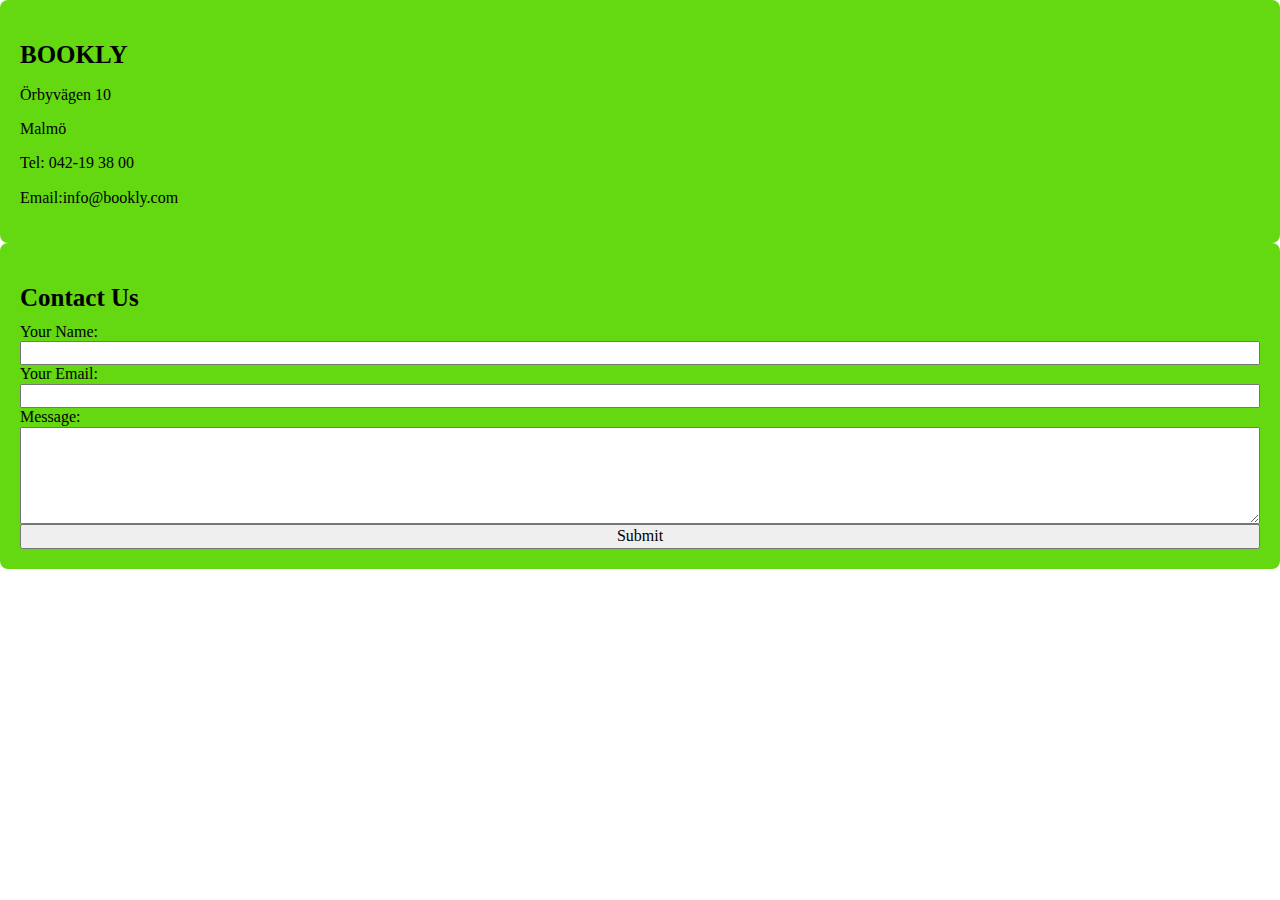
==== commit 456ab006: "Merge branch 'master' of github.com:Carolina-Cardenas/project-books into feature/about-us" ====
--- a/index.html
+++ b/index.html
@@ -1,117 +1,34 @@
 <!DOCTYPE html>
 <html lang="en">
-
 <head>
     <meta charset="UTF-8">
     <meta name="viewport" content="width=device-width, initial-scale=1.0">
     <link href="./style/normalize.css" rel="stylesheet">
-    <link rel="stylesheet" href="./style/index.css" />
-
-    <title>Bookly</title>
+    <link rel="stylesheet" href="https://cdnjs.cloudflare.com/ajax/libs/animate.css/4.1.1/animate.min.css"/>
+    <link rel="stylesheet" href="styles/index.css">
+    <title>Contact us</title>
 </head>
-
 <body>
-    <header>
-        <nav>
-            <h1><i>Bookly</i></h1>
-            <ul class="nav__links">
-                <li><a href="index.html">Home</a></li>
-                <li><a href="pages/gallery.html">Gallery</a></li>
-                <li><a href="pages/contact-us.html">Contact us</a></li>
-                <li><a href="pages/about-us.html">About us</a></li>
-            </ul>
-        </nav>
-    </header>
-    <main class="main">
-        <div class="grid__container">
-            <div class="grid__element text__first">
-                <h1 class="title">Bookly</h1>
-                <br>
-                <p>Embark on a literary adventure with us. At Bookly, we celebrate the magic of reading by offering a
-                    diverse collection of captivating books that promise to transport you to different worlds. Whether
-                    you're an experienced reader or just starting,
-                    our carefully selection invites you to discover new stories, emotions, and knowledge. With a focus
-                    on quality, diversity, and the general interest of our readers, it's a way of expressing that we've
-                    taken the time and consideration necessary to provide a meaningful variety of works that we hope
-                    you'll enjoy.
-                    In the gallery, you can explore our catalogs and find your next great read at Bookly, where each
-                    book opens a door to endless possibilities!</p>
-                <br>
-                <br>
-                <p>Here is a little information about us! </p>
-                <a href="pages/about-us.html">
-                    <br>
-                    <button type="submit" class="button">
-                     Know more about us
-                    </button>
-                </a>
-            </div>
-            <div class="grid__element image__second ">
-                <div class="box">
-                    <a href="index.html">
-                        <br>
-                        <img class="image" src="./img/pride-and-prejudice.jpg"
-                            alt="img of the boock pride and prejudice">
-                    </a>
-                    <div class="description">
-                        <h3>Pride and Prejudice</h3>
-                        <p>Author:Jane Austen</p>
-                        <p>Year:1813</p>
-                        <p>A timeless romance novel that examines societal expectations and the misunderstandings
-                            that can arise from pride and prejudice.</p>
-                    </div>
-                </div>
-                <br>
-                <button type="submit" class="button">
-                    Go to Gallery
-                </button>
-            </div>
-            <div class="grid__element button__third">
-            </div>
-            <div class="grid__element maps__fourth">
-                <iframe class="iframe-maps"
-                    src="https://www.google.com/maps/embed?pb=!1m14!1m12!1m3!1d1017.3381606724491!2d18.049199365447457!3d59.338357628401724!2m3!1f0!2f0!3f0!3m2!1i1024!2i768!4f13.1!5e0!3m2!1sen!2sse!4v1709896099287!5m2!1sen!2sse"
-                    width="600" height="450" allowfullscreen="" loading="lazy"
-                    referrerpolicy="no-referrer-when-downgrade"></iframe>
-                <br>
-                <a href="https://www.google.com/maps?q=Rådmansgatan+84" target="_blank">
-                    <button type="button" class="button">You can visit Rådmansgatan 84</button>
-                </a>
-                <br>
-            </div>
+    <main>
+        <div class="contact-info">
+            <h2>BOOKLY</h2>
+            <p>Örbyvägen 10</p>
+            <p>Malmö</p>
+            <p>Tel: 042-19 38 00 </p>
+            <p>Email:info@bookly.com</p>
+        </div>
+        <div class="contact-form">
+            <h2>Contact Us</h2>
+            <form id="contact-form">
+                <label for="name">Your Name:</label>
+                <input type="text" id="name" name="name" required>
+                <label for="email">Your Email:</label>
+                <input type="email" id="email" name="email" required>
+                <label for="message">Message:</label>
+                <textarea id="message" name="message" rows="5" required></textarea>
+            <button class="button">Submit</button>
+            </form>
         </div>
     </main>
-    <footer class="footer">
-        <div class="footer-container">
-            <div class="footer-links">
-                <ul>
-                    <h3>USEFUL LINKS</h3>
-                    <li><a href="pages/about-us.html">About us</a></li>
-                    <li><a href="#">Blog</a></li>
-                    <li><a href="#">Contact</a></li>
-                    <li><a href="#">FAQ</a></li>
-                </ul>
-            </div>
-            <div class="newsletter">
-                <h3>NEWSLETTER</h3>
-                <form action="">
-                    <input type="email" placeholder="Please enter your email" required>
-                    <button type="submit">SUBSCRIBE NOW</button>
-                </form>
-            </div>
-            <div class="adress-footer">
-                <h3>Adress</h3>
-                <p>ABC Street, 1234 Zip Code <br>
-                    Gothenburg/SWEDEN
-                </p>
-                <div class="footer_social">
-                    <a href="#"><i class="fa-brands fa-facebook"></i></a>
-                    <a href="#"><i class="fa-brands fa-instagram"></i></a>
-                    <a href="#"><i class="fa-brands fa-x-twitter"></i></a>
-                </div>
-            </div>
-        </div>
-    </footer>
 </body>
-
 </html>--- a/styles/index.css
+++ b/styles/index.css
@@ -0,0 +1,61 @@
+    .container-maininfo {
+        display: flex;
+        flex-wrap: wrap;
+        justify-content: center;
+        max-width: 500px;
+        width: 100px;
+        margin: 20px;
+    }
+    .main {
+        display: flex;
+        justify-content: space-around;
+        padding: 20px;
+    }
+    .contact-info {
+        background-color: #64d810;
+        padding: 20px;
+        border-radius: 8px;
+        box-shadow: #64d810;
+    }
+    .contact-form {
+        background-color: #64d810;
+        padding: 20px;
+        border-radius: 8px;
+        box-shadow: #64d810;
+    }
+    .contact-info h2 {
+        font-size: 25px;
+        margin-bottom: 10px;
+    }
+    .contact-form h2 {
+        font-size: 25px;
+        margin-bottom: 10px;
+    }
+    .contact-form form {
+        display: flex;
+        flex-direction: column;
+    }
+    .label{
+        font-weight: bold;
+    }
+    .textarea {
+        padding: 10px;
+        margin-bottom: 10px;
+        border: 1px solid;
+        border-radius: 5px;
+    }
+    .buttonclass {
+        background-color: #64d810;
+        color: whitesmoke;
+        text-align: center;
+        font-family: "poppins", sans-serif;
+        font-size: 15px;
+        border-radius: 5px;
+        padding: 12px 20px;
+        cursor: pointer;
+        border-color: #64d810;
+    }
+    .hover {
+        background-color: #64d810;
+        transition: 0.8s;
+    }
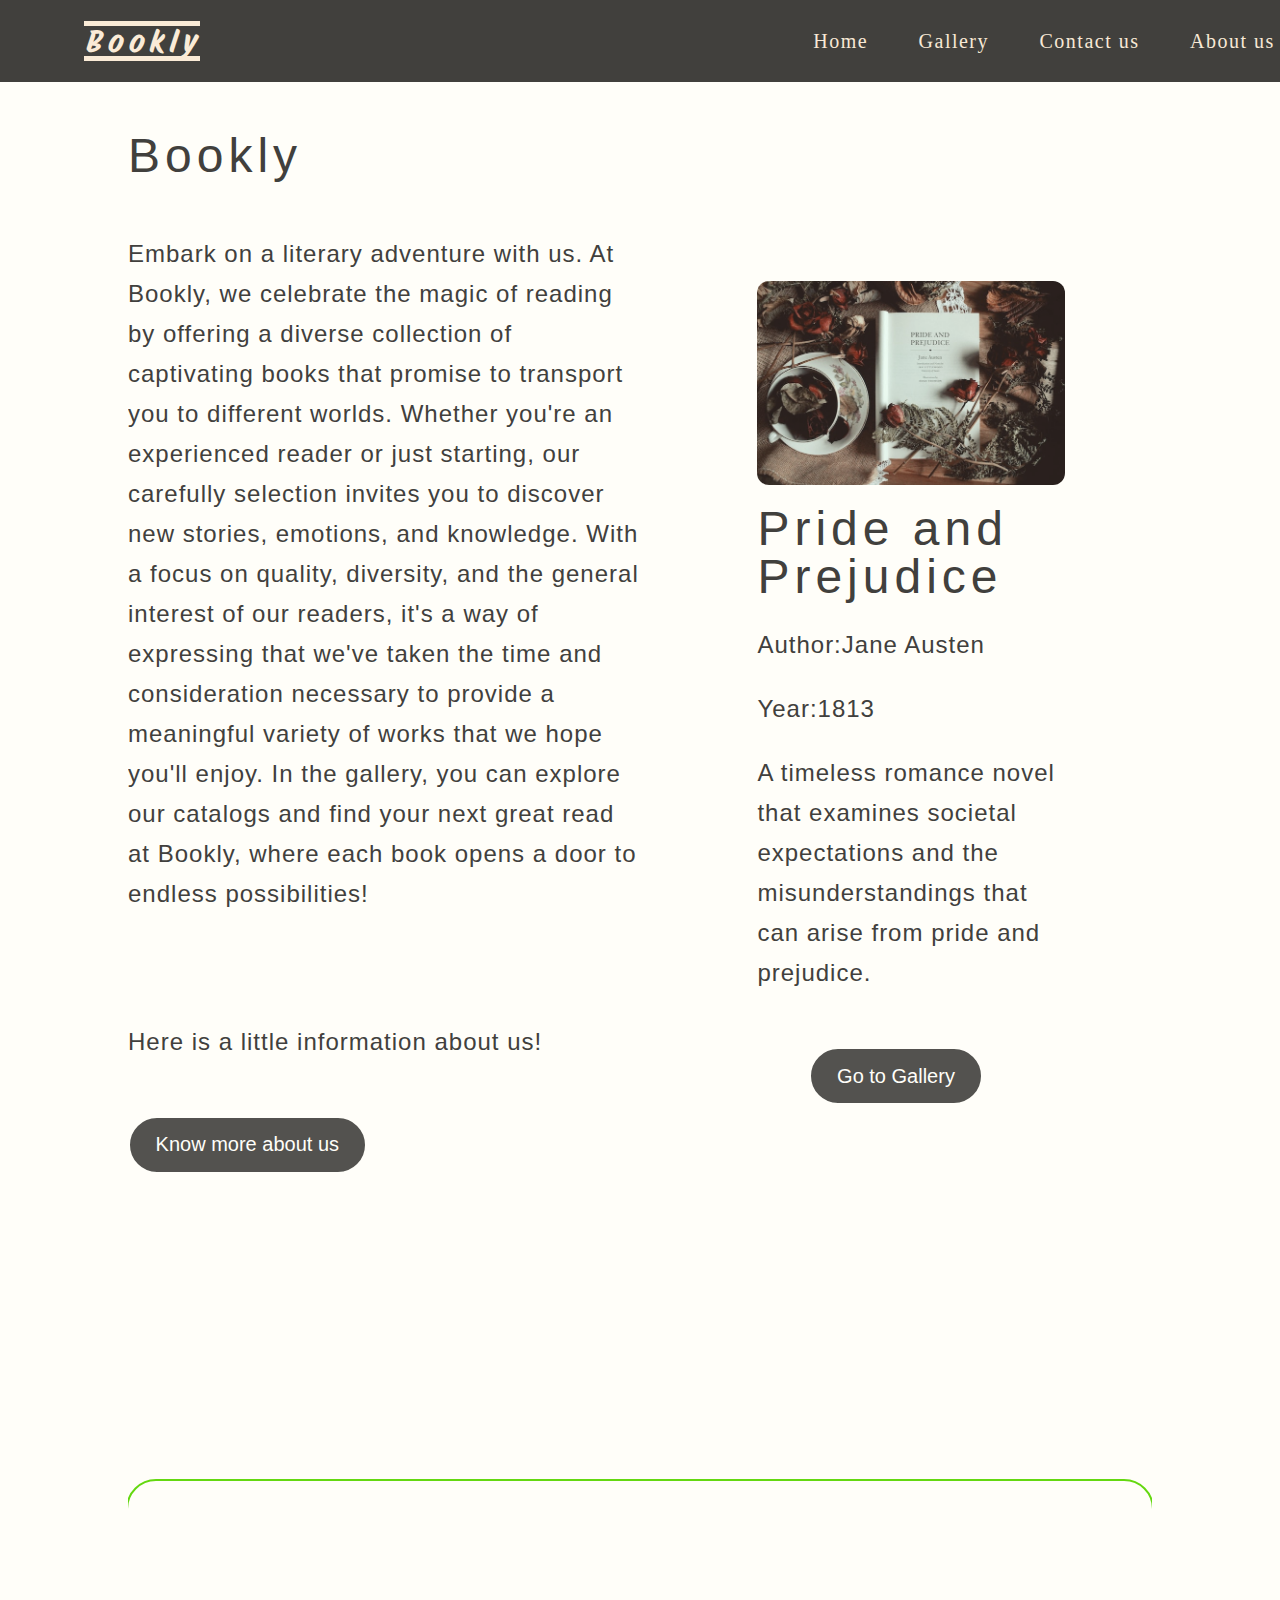
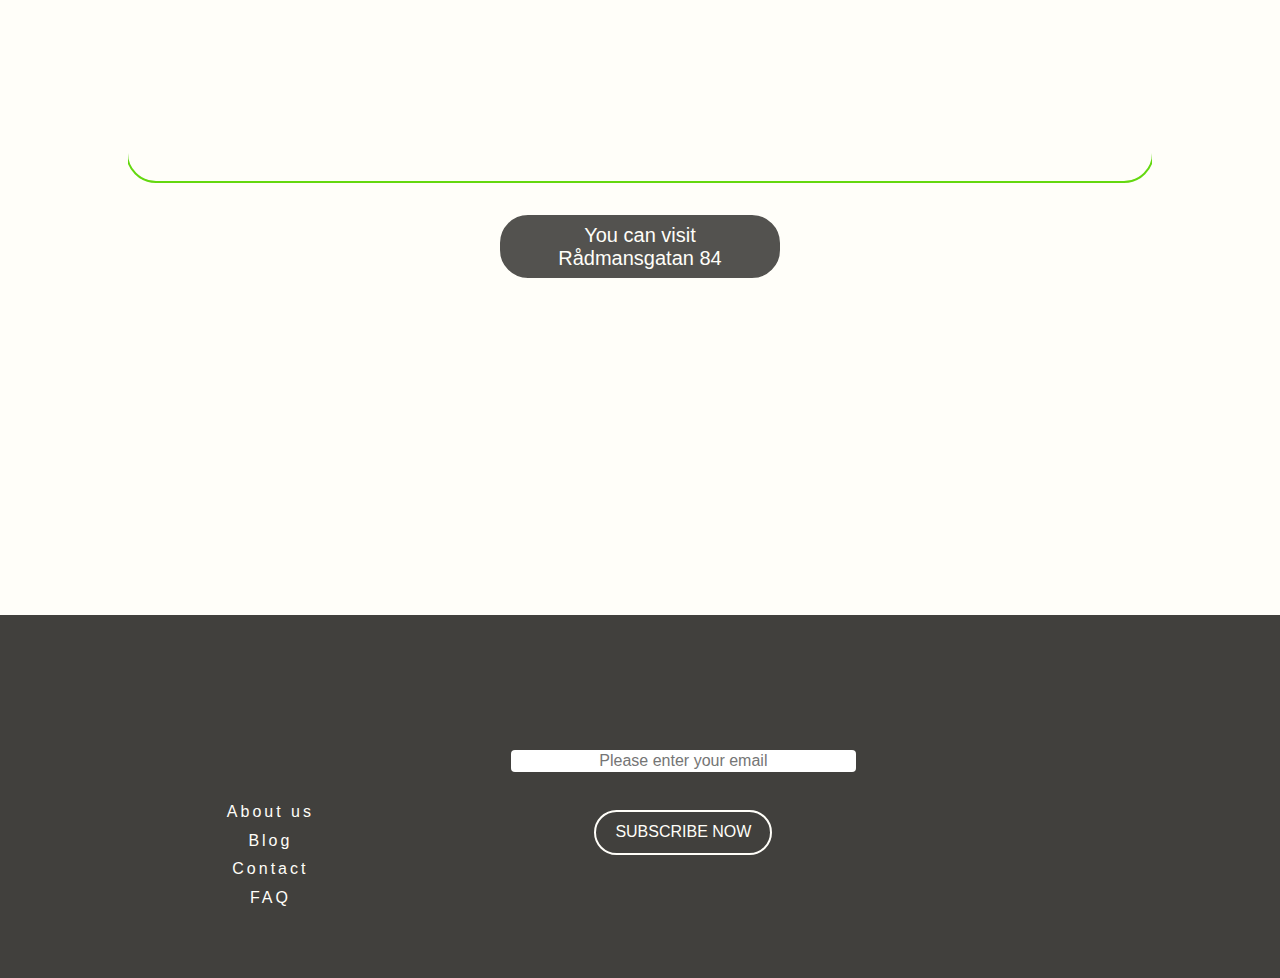
==== commit 50670542: "Merge branch 'master' of github.com:Carolina-Cardenas/project-books into feature/about-us" ====
--- a/index.html
+++ b/index.html
@@ -1,34 +1,117 @@
 <!DOCTYPE html>
 <html lang="en">
+
 <head>
     <meta charset="UTF-8">
     <meta name="viewport" content="width=device-width, initial-scale=1.0">
     <link href="./style/normalize.css" rel="stylesheet">
-    <link rel="stylesheet" href="https://cdnjs.cloudflare.com/ajax/libs/animate.css/4.1.1/animate.min.css"/>
-    <link rel="stylesheet" href="styles/index.css">
-    <title>Contact us</title>
+    <link rel="stylesheet" href="./style/index.css" />
+
+    <title>Bookly</title>
 </head>
+
 <body>
-    <main>
-        <div class="contact-info">
-            <h2>BOOKLY</h2>
-            <p>Örbyvägen 10</p>
-            <p>Malmö</p>
-            <p>Tel: 042-19 38 00 </p>
-            <p>Email:info@bookly.com</p>
-        </div>
-        <div class="contact-form">
-            <h2>Contact Us</h2>
-            <form id="contact-form">
-                <label for="name">Your Name:</label>
-                <input type="text" id="name" name="name" required>
-                <label for="email">Your Email:</label>
-                <input type="email" id="email" name="email" required>
-                <label for="message">Message:</label>
-                <textarea id="message" name="message" rows="5" required></textarea>
-            <button class="button">Submit</button>
-            </form>
+    <header>
+        <nav>
+            <h1><i>Bookly</i></h1>
+            <ul class="nav__links">
+                <li><a href="index.html">Home</a></li>
+                <li><a href="pages/gallery.html">Gallery</a></li>
+                <li><a href="pages/contact-us.html">Contact us</a></li>
+                <li><a href="pages/about-us.html">About us</a></li>
+            </ul>
+        </nav>
+    </header>
+    <main class="main">
+        <div class="grid__container">
+            <div class="grid__element text__first">
+                <h1 class="title">Bookly</h1>
+                <br>
+                <p>Embark on a literary adventure with us. At Bookly, we celebrate the magic of reading by offering a
+                    diverse collection of captivating books that promise to transport you to different worlds. Whether
+                    you're an experienced reader or just starting,
+                    our carefully selection invites you to discover new stories, emotions, and knowledge. With a focus
+                    on quality, diversity, and the general interest of our readers, it's a way of expressing that we've
+                    taken the time and consideration necessary to provide a meaningful variety of works that we hope
+                    you'll enjoy.
+                    In the gallery, you can explore our catalogs and find your next great read at Bookly, where each
+                    book opens a door to endless possibilities!</p>
+                <br>
+                <br>
+                <p>Here is a little information about us! </p>
+                <a href="pages/about-us.html">
+                    <br>
+                    <button type="submit" class="button">
+                     Know more about us
+                    </button>
+                </a>
+            </div>
+            <div class="grid__element image__second ">
+                <div class="box">
+                    <a href="index.html">
+                        <br>
+                        <img class="image" src="./img/pride-and-prejudice.jpg"
+                            alt="img of the boock pride and prejudice">
+                    </a>
+                    <div class="description">
+                        <h3>Pride and Prejudice</h3>
+                        <p>Author:Jane Austen</p>
+                        <p>Year:1813</p>
+                        <p>A timeless romance novel that examines societal expectations and the misunderstandings
+                            that can arise from pride and prejudice.</p>
+                    </div>
+                </div>
+                <br>
+                <button type="submit" class="button">
+                    Go to Gallery
+                </button>
+            </div>
+            <div class="grid__element button__third">
+            </div>
+            <div class="grid__element maps__fourth">
+                <iframe class="iframe-maps"
+                    src="https://www.google.com/maps/embed?pb=!1m14!1m12!1m3!1d1017.3381606724491!2d18.049199365447457!3d59.338357628401724!2m3!1f0!2f0!3f0!3m2!1i1024!2i768!4f13.1!5e0!3m2!1sen!2sse!4v1709896099287!5m2!1sen!2sse"
+                    width="600" height="450" allowfullscreen="" loading="lazy"
+                    referrerpolicy="no-referrer-when-downgrade"></iframe>
+                <br>
+                <a href="https://www.google.com/maps?q=Rådmansgatan+84" target="_blank">
+                    <button type="button" class="button">You can visit Rådmansgatan 84</button>
+                </a>
+                <br>
+            </div>
         </div>
     </main>
+    <footer class="footer">
+        <div class="footer-container">
+            <div class="footer-links">
+                <ul>
+                    <h3>USEFUL LINKS</h3>
+                    <li><a href="pages/about-us.html">About us</a></li>
+                    <li><a href="#">Blog</a></li>
+                    <li><a href="#">Contact</a></li>
+                    <li><a href="#">FAQ</a></li>
+                </ul>
+            </div>
+            <div class="newsletter">
+                <h3>NEWSLETTER</h3>
+                <form action="">
+                    <input type="email" placeholder="Please enter your email" required>
+                    <button type="submit">SUBSCRIBE NOW</button>
+                </form>
+            </div>
+            <div class="adress-footer">
+                <h3>Adress</h3>
+                <p>ABC Street, 1234 Zip Code <br>
+                    Gothenburg/SWEDEN
+                </p>
+                <div class="footer_social">
+                    <a href="#"><i class="fa-brands fa-facebook"></i></a>
+                    <a href="#"><i class="fa-brands fa-instagram"></i></a>
+                    <a href="#"><i class="fa-brands fa-x-twitter"></i></a>
+                </div>
+            </div>
+        </div>
+    </footer>
 </body>
+
 </html>--- a/style/index.css
+++ b/style/index.css
@@ -0,0 +1,317 @@
+@import url("https://fonts.googleapis.com/css2?family=Pacifico&family=Protest+Riot&display=swap");
+body {
+  color: #41403d;
+  font-style: normal;
+  /* font-family: "proxima-nova", Arial, Helvetica, sans-serif; */
+  background-color: #fffef9;
+  letter-spacing: 1.5px;
+  line-height: 1.5;
+  width: auto;
+  min-height: 100vh;
+}
+nav {
+  display: flex;
+  justify-content: space-between;
+  align-items: center;
+  background-color: #41403d;
+  width: 100%;
+  height: 4%;
+  padding: 10px 20px;
+}
+nav h1 {
+  font-family: "Protest Riot", sans-serif;
+  font-weight: 400;
+  font-style: normal;
+  color: antiquewhite;
+  letter-spacing: 5px;
+  font-size: 30px;
+  border-bottom: 5px solid antiquewhite;
+  border-top: 5px solid antiquewhite;
+  margin-left: 5%;
+  /* text-shadow: 2px 2px #64d810; */
+}
+.nav__links {
+  display: flex;
+  justify-content: space-around;
+  list-style: none;
+  width: 40%;
+}
+.nav__links li {
+  display: flex;
+  justify-content: space-around;
+  font-size: 20px;
+  /* text-shadow: 1px 2px #838181; */
+}
+.nav__links li a {
+  color: rgb(248, 233, 214);
+  transition: 0.5s;
+}
+.nav__links li a:hover {
+  color: #64d810;
+  text-decoration: underline;
+}
+a:link {
+  text-decoration: none;
+}
+
+.main {
+  display: flex;
+  justify-content: space-between;
+  align-items: center;
+  flex-wrap: wrap;
+  border-color: whitesmoke;
+  
+}
+
+.box {
+  width: 60%;
+  margin-left: 30px;
+  border-radius: 0.75rem;
+  margin-top: 50px;
+  float: left;
+  align-items: center;
+  text-align: center;
+  justify-content: center;
+}
+.box::after {
+  content: "Visit our gallery";
+  position: absolute;
+  top: 25%;
+  left: 50%;
+  transform: translate(-50%, -50%);
+  color: #64d810;
+  border-color: black   ;
+  opacity: 0;
+  transition: opacity 0.3s ease-in-out;
+  font-size: 50px;
+  font-weight: bolder;
+  font-family: "Poppins", sans-serif;
+  line-height: 45px;
+}
+
+.box:hover::after {
+  opacity: 1;
+}
+
+.image {
+  border-radius: 0.75rem;
+  max-width: 100%;
+  height: auto;
+  display: flex;
+  justify-content: space-between;
+  margin-right: auto;
+  opacity: 0.9;
+  transition: transform 0.3s ease-in-out;
+}
+.shadow {
+  box-shadow: 0 8px 16px 0 rgba(0, 0, 0, 0.2), 0 6px 20px 0 rgba(0, 0, 0, 0.19);
+}
+.button {
+  font-family: "Poppins", sans-serif;
+  background: #41403d;
+  border: 2px solid #fffef9;
+  border-radius: 30px;
+  padding: 3% 5%;
+  color: #fffef9;
+  cursor: pointer;
+  font-size: 20px;
+  opacity: 0.9;
+  letter-spacing: 8%;
+}
+button:hover {
+  background-color: #64d810;
+}
+h1,
+h3
+ {
+  font-family: "Poppins", sans-serif;
+  font-weight: 400;
+  font-style: normal;
+  color: #41403d;
+  letter-spacing: 5px;
+  font-size: 3em;
+  margin-left: 5%;
+  cursor: pointer;
+  margin-top: 3%;
+  margin:auto;
+  line-height: 100%;
+}
+.h1,h3:hover {
+  opacity: 1;
+  color:  #64d810;
+}
+.description {
+  height: 100%;
+  width: 100%;
+  text-align: left;
+  justify-content: center;
+  margin-top: 20px;
+  font-family: "Poppins", sans-serif;
+  color: #41403d;
+  
+}
+.iframe-maps {
+  width: 100%;
+  height: 300px;
+  border: 2px solid #64d810;
+
+  border-radius: 30px;
+
+}
+ p {
+  font-family: "Poppins", sans-serif;
+  color: #41403d;
+  font-size:x-large ;
+  letter-spacing: 1px;
+  line-height: 40px;
+ }
+  p:hover {
+  opacity: 1;
+  color:  #64d810;
+} 
+.grid__container {
+  width: 80%;
+  display: grid;
+  grid-template-columns: 1fr 1fr;
+  grid-template-rows: 1fr 1fr ;
+  
+  line-height: 30px;
+  margin-left: 10%;
+  justify-content: space-between;
+  margin: auto;margin-top: 50px;
+}
+.grid__element {
+  overflow: hidden;
+  position: relative;
+  margin: 0;
+}
+.text__first {
+  grid-column: 1/2;
+  grid-row: 1/2;
+}
+.image__second {
+  grid-column: 2/3;
+  grid-row: 1/2;
+  display: flex;
+  justify-content: center;
+  align-items: center;
+  flex-direction: column;
+  margin: auto;
+}
+
+.button__third {
+  grid-column: 1/2;
+  grid-row: 2/3;
+}
+.maps__fourth {
+  grid-column: 1/3;
+  grid-row: 2/3;
+  max-width: 100%;
+  display: flex;
+  justify-content: center;
+  align-items: center;
+  flex-direction: column;
+
+}
+
+@keyframes bounce {
+  0%,
+  100%,
+  20%,
+  50%,
+  80% {
+    -webkit-transform: translateY(0);
+    -ms-transform: translateY(0);
+    transform: translateY(0);
+  }
+  40% {
+    -webkit-transform: translateY(-30px);
+    -ms-transform: translateY(-30px);
+    transform: translateY(-30px);
+  }
+  60% {
+    -webkit-transform: translateY(-15px);
+    -ms-transform: translateY(-15px);
+    transform: translateY(-15px);
+  }
+}
+.image:hover {
+  background-color: rgba(220, 214, 214, 0.908);
+  cursor: pointer;
+  transform: scale(1.2);
+}
+.footer {
+  width: 100%;
+  display: flex;
+  background-color: #41403d;
+  color: #fffef9;
+  font-family: "Poppins", sans-serif;
+  letter-spacing: 3px;
+}
+
+.footer-container {
+  width: 100%;
+  margin: 2% 5%;
+  display: flex;
+  justify-content: space-around;
+}
+.footer-links {
+  margin: 2% 5%;
+  display: block;
+  text-decoration: none;
+  text-align: center;
+}
+.footer-links h3 {
+  margin-bottom: 10%;
+}
+.footer-links li {
+  list-style: none;
+}
+.footer-links li a {
+  color: #fffef9;
+  line-height: 1.8;
+  cursor: pointer;
+}
+.footer-links li a:hover {
+  color: #64d810;
+  text-decoration: underline;
+}
+.newsletter {
+  margin: 2% 5%;
+  text-align: center;
+}
+.newsletter form input {
+  width: 90%;
+  height: 20px;
+  margin: 10% 0%;
+  outline: none;
+  border: none;
+  border-radius: 4px;
+  text-align: center;
+}
+.newsletter form button {
+  background: transparent;
+  border: 2px solid #fffef9;
+  border-radius: 30px;
+  padding: 3% 5%;
+  color: #fffef9;
+  cursor: pointer;
+  font-size: 16px;
+}
+.newsletter form button:hover {
+  background-color: #64d810;
+}
+.adress-footer {
+  margin: 2% 5%;
+  line-height: 1.8;
+  text-align: center;
+}
+.adress-footer h3 {
+  margin-bottom: 10%;
+  text-transform: uppercase;
+}
+.footer_social i {
+  color: #fffef9;
+  font-size: 20px;
+  padding: 2% 3%;
+}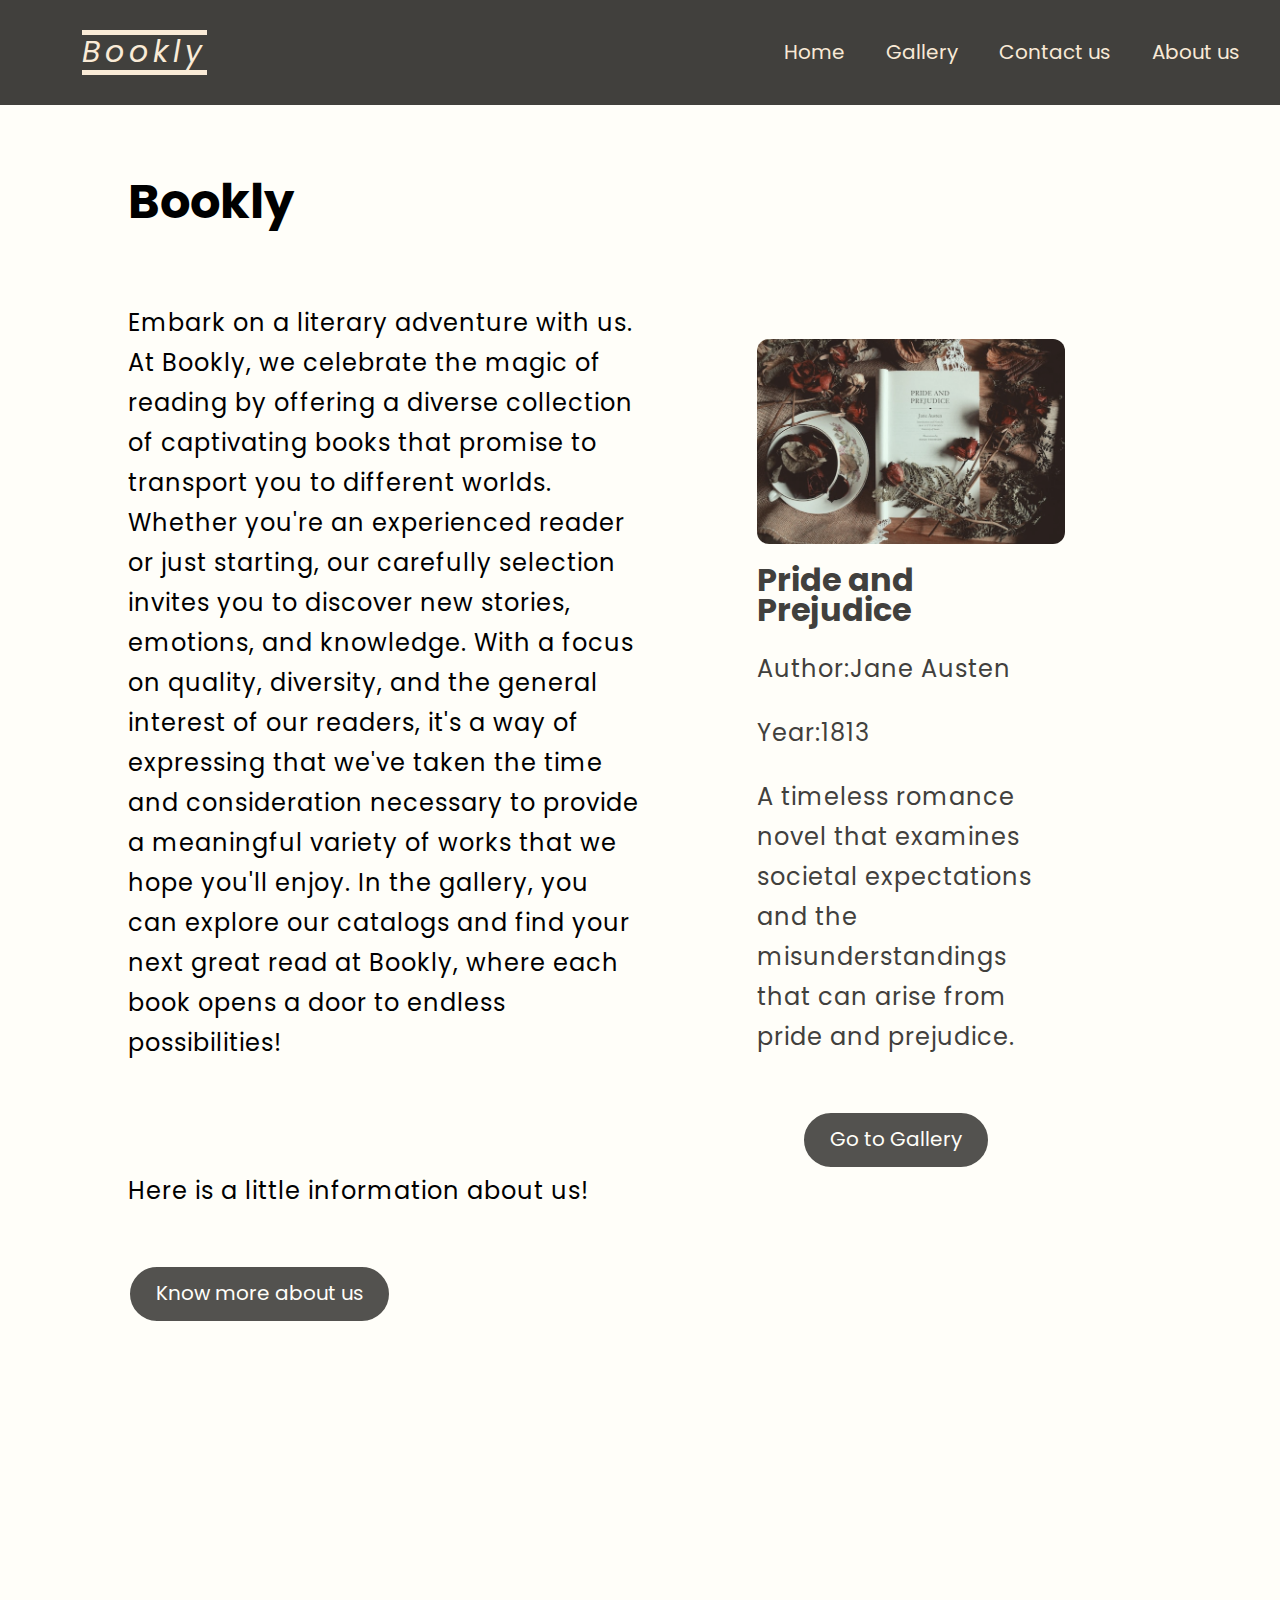
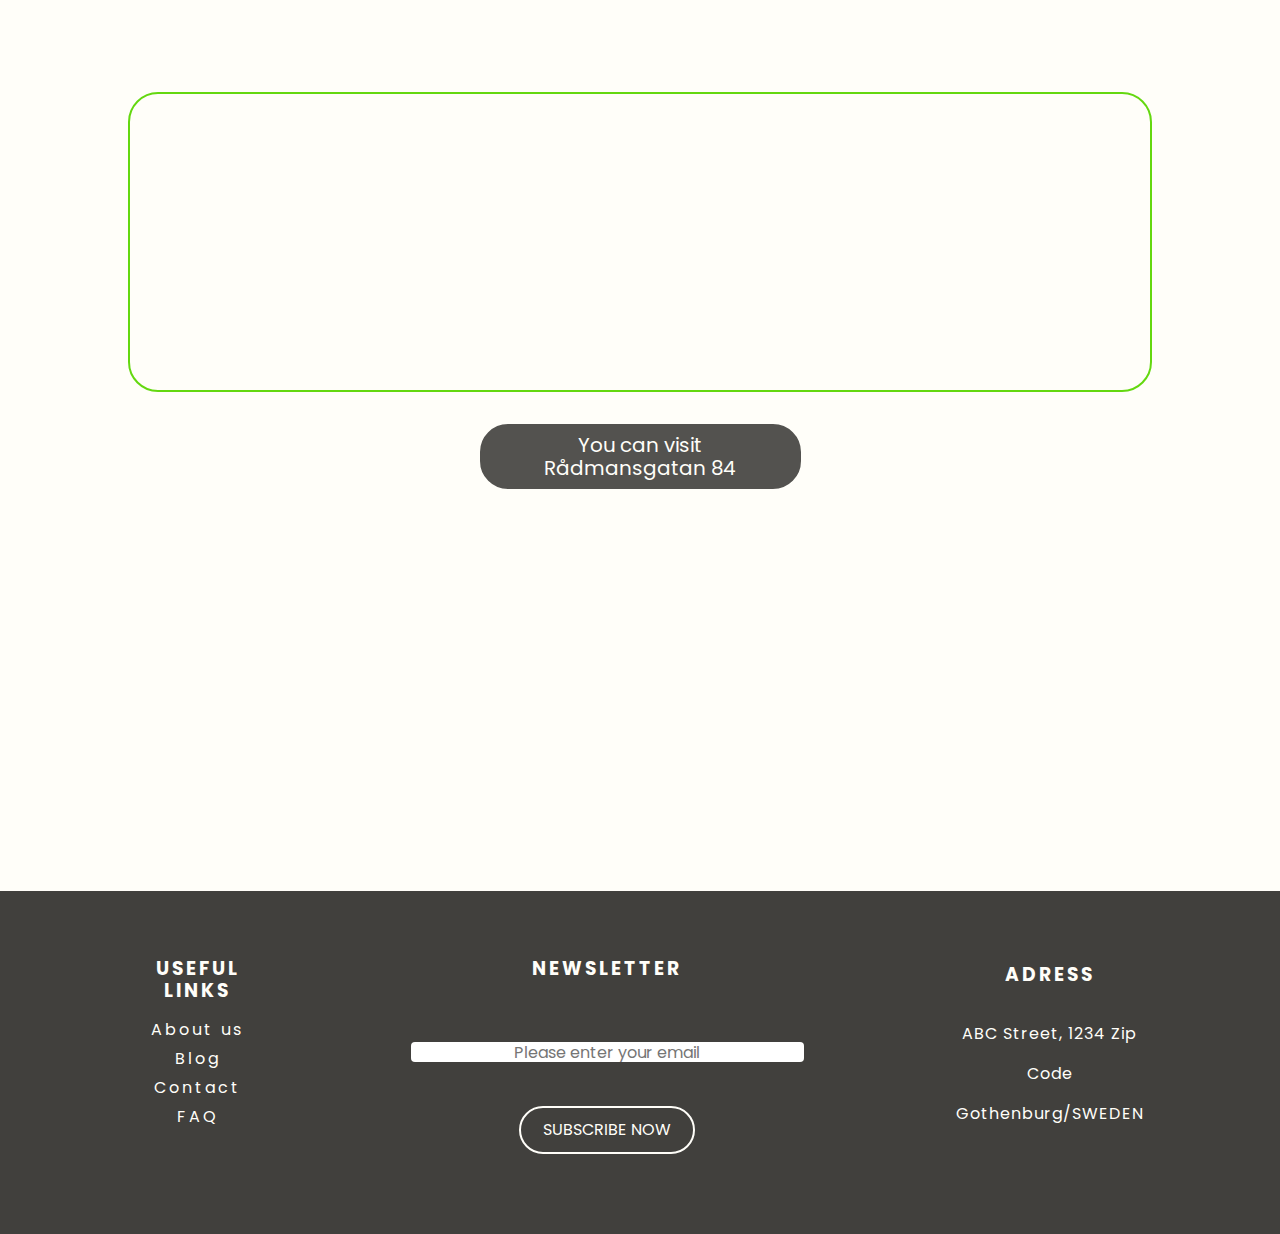
==== commit 426d9266: "added nav and footer css. fixed navbar so it looks the same" ====
--- a/index.html
+++ b/index.html
@@ -6,10 +6,10 @@
     <meta name="viewport" content="width=device-width, initial-scale=1.0">
     <link href="./style/normalize.css" rel="stylesheet">
     <link rel="stylesheet" href="./style/index.css" />
-
+    <link rel="stylesheet" href="./style/navbar.css">
+    <link rel="stylesheet" href="./style/footer.css">
     <title>Bookly</title>
 </head>
-
 <body>
     <header>
         <nav>
@@ -51,10 +51,10 @@
                     <a href="index.html">
                         <br>
                         <img class="image" src="./img/pride-and-prejudice.jpg"
-                            alt="img of the boock pride and prejudice">
+                            alt="img of the book pride and prejudice">
                     </a>
                     <div class="description">
-                        <h3>Pride and Prejudice</h3>
+                        <h1>Pride and Prejudice</h1>
                         <p>Author:Jane Austen</p>
                         <p>Year:1813</p>
                         <p>A timeless romance novel that examines societal expectations and the misunderstandings
--- a/style/index.css
+++ b/style/index.css
@@ -1,80 +1,30 @@
 @import url("https://fonts.googleapis.com/css2?family=Pacifico&family=Protest+Riot&display=swap");
-body {
-  color: #41403d;
-  font-style: normal;
-  /* font-family: "proxima-nova", Arial, Helvetica, sans-serif; */
-  background-color: #fffef9;
-  letter-spacing: 1.5px;
-  line-height: 1.5;
-  width: auto;
-  min-height: 100vh;
-}
-nav {
-  display: flex;
-  justify-content: space-between;
-  align-items: center;
-  background-color: #41403d;
-  width: 100%;
-  height: 4%;
-  padding: 10px 20px;
-}
-nav h1 {
-  font-family: "Protest Riot", sans-serif;
-  font-weight: 400;
-  font-style: normal;
-  color: antiquewhite;
-  letter-spacing: 5px;
-  font-size: 30px;
-  border-bottom: 5px solid antiquewhite;
-  border-top: 5px solid antiquewhite;
-  margin-left: 5%;
-  /* text-shadow: 2px 2px #64d810; */
-}
-.nav__links {
-  display: flex;
-  justify-content: space-around;
-  list-style: none;
-  width: 40%;
-}
-.nav__links li {
-  display: flex;
-  justify-content: space-around;
-  font-size: 20px;
-  /* text-shadow: 1px 2px #838181; */
-}
-.nav__links li a {
-  color: rgb(248, 233, 214);
-  transition: 0.5s;
-}
-.nav__links li a:hover {
-  color: #64d810;
-  text-decoration: underline;
-}
-a:link {
-  text-decoration: none;
+@import url("https://fonts.googleapis.com/css2?family=Poppins");
+*{
+    padding: 0;
+    box-sizing: border-box;
+    font-family: "Poppins", sans-serif;
 }
 
-.main {
-  display: flex;
-  justify-content: space-between;
-  align-items: center;
-  flex-wrap: wrap;
-  border-color: whitesmoke;
-  
-}
-
+  body {
+    width: 100%;
+    height: 100vh;
+    background: #fffef9;
+  }
+  .title{
+    font-size: xxx-large;
+  }
 .box {
   width: 60%;
   margin-left: 30px;
   border-radius: 0.75rem;
-  margin-top: 50px;
+ 
   float: left;
   align-items: center;
   text-align: center;
   justify-content: center;
 }
 .box::after {
-  content: "Visit our gallery";
   position: absolute;
   top: 25%;
   left: 50%;
@@ -85,7 +35,7 @@
   transition: opacity 0.3s ease-in-out;
   font-size: 50px;
   font-weight: bolder;
-  font-family: "Poppins", sans-serif;
+
   line-height: 45px;
 }
 
@@ -107,7 +57,7 @@
   box-shadow: 0 8px 16px 0 rgba(0, 0, 0, 0.2), 0 6px 20px 0 rgba(0, 0, 0, 0.19);
 }
 .button {
-  font-family: "Poppins", sans-serif;
+ font-family: "Poppins", sans-serif; 
   background: #41403d;
   border: 2px solid #fffef9;
   border-radius: 30px;
@@ -120,25 +70,6 @@
 }
 button:hover {
   background-color: #64d810;
-}
-h1,
-h3
- {
-  font-family: "Poppins", sans-serif;
-  font-weight: 400;
-  font-style: normal;
-  color: #41403d;
-  letter-spacing: 5px;
-  font-size: 3em;
-  margin-left: 5%;
-  cursor: pointer;
-  margin-top: 3%;
-  margin:auto;
-  line-height: 100%;
-}
-.h1,h3:hover {
-  opacity: 1;
-  color:  #64d810;
 }
 .description {
   height: 100%;
@@ -154,13 +85,10 @@
   width: 100%;
   height: 300px;
   border: 2px solid #64d810;
-
   border-radius: 30px;
-
 }
  p {
-  font-family: "Poppins", sans-serif;
-  color: #41403d;
+ font-family: "Poppins", sans-serif; 
   font-size:x-large ;
   letter-spacing: 1px;
   line-height: 40px;
@@ -177,8 +105,8 @@
   
   line-height: 30px;
   margin-left: 10%;
-  justify-content: space-between;
-  margin: auto;margin-top: 50px;
+  margin: auto;
+  margin-top: 50px;
 }
 .grid__element {
   overflow: hidden;
@@ -239,79 +167,5 @@
   background-color: rgba(220, 214, 214, 0.908);
   cursor: pointer;
   transform: scale(1.2);
-}
-.footer {
-  width: 100%;
-  display: flex;
-  background-color: #41403d;
-  color: #fffef9;
-  font-family: "Poppins", sans-serif;
-  letter-spacing: 3px;
-}
+} 
 
-.footer-container {
-  width: 100%;
-  margin: 2% 5%;
-  display: flex;
-  justify-content: space-around;
-}
-.footer-links {
-  margin: 2% 5%;
-  display: block;
-  text-decoration: none;
-  text-align: center;
-}
-.footer-links h3 {
-  margin-bottom: 10%;
-}
-.footer-links li {
-  list-style: none;
-}
-.footer-links li a {
-  color: #fffef9;
-  line-height: 1.8;
-  cursor: pointer;
-}
-.footer-links li a:hover {
-  color: #64d810;
-  text-decoration: underline;
-}
-.newsletter {
-  margin: 2% 5%;
-  text-align: center;
-}
-.newsletter form input {
-  width: 90%;
-  height: 20px;
-  margin: 10% 0%;
-  outline: none;
-  border: none;
-  border-radius: 4px;
-  text-align: center;
-}
-.newsletter form button {
-  background: transparent;
-  border: 2px solid #fffef9;
-  border-radius: 30px;
-  padding: 3% 5%;
-  color: #fffef9;
-  cursor: pointer;
-  font-size: 16px;
-}
-.newsletter form button:hover {
-  background-color: #64d810;
-}
-.adress-footer {
-  margin: 2% 5%;
-  line-height: 1.8;
-  text-align: center;
-}
-.adress-footer h3 {
-  margin-bottom: 10%;
-  text-transform: uppercase;
-}
-.footer_social i {
-  color: #fffef9;
-  font-size: 20px;
-  padding: 2% 3%;
-}--- a/style/navbar.css
+++ b/style/navbar.css
@@ -0,0 +1,46 @@
+nav{
+    display: flex;
+    justify-content: space-between;
+    align-items: center;
+    background-color: #41403d;
+    width: 100%;
+    height: 4%;
+    padding: 10px 20px;
+    font-family: "Poppins", sans-serif;
+}
+nav h1{
+    font-weight: 400;
+    font-style: normal;
+    color:antiquewhite;
+    letter-spacing: 5px;
+    font-size: 30px;
+    border-bottom: 5px solid antiquewhite;
+    border-top: 5px solid antiquewhite;
+    margin-left: 5%;
+}
+nav h1 i:hover{
+    color: #64d810;
+}
+.nav__links{
+    display: flex;
+    justify-content: space-around;
+    list-style: none;
+    width: 40%;
+}
+.nav__links li{
+    display: flex;
+    justify-content: space-around;
+    font-size: 20px;
+    /* text-shadow: 1px 2px #838181; */
+}
+.nav__links li a{
+    color: rgb(248, 233, 214);
+    transition: 0.5s;
+}
+.nav__links li a:hover{
+    color: #64d810;
+    text-decoration: underline;
+}
+a:link {
+    text-decoration: none;
+}--- a/style/footer.css
+++ b/style/footer.css
@@ -0,0 +1,78 @@
+.footer {
+    width: 100%;
+    display: flex;
+    background-color: #41403d;
+    color: #fffef9;
+    font-family: "Poppins", sans-serif;
+    letter-spacing: 3px;
+  }
+  
+  .footer-container {
+    width: 100%;
+    margin: 2% 5%;
+    display: flex;
+    justify-content: space-around;
+  }
+  .footer-links {
+    margin: 2% 5%;
+    display: block;
+    text-decoration: none;
+    text-align: center;
+  }
+  .footer-links h3 {
+    margin-bottom: 10%;
+  }
+  .footer-links li {
+    list-style: none;
+  }
+  .footer-links li a {
+    color: #fffef9;
+    line-height: 1.8;
+    cursor: pointer;
+  }
+  .footer-links li a:hover {
+    color: #64d810;
+    text-decoration: underline;
+  }
+  .newsletter {
+    margin: 2% 5%;
+    text-align: center;
+  }
+  .newsletter form input {
+    width: 90%;
+    height: 20px;
+    margin: 10% 0%;
+    outline: none;
+    border: none;
+    border-radius: 4px;
+    text-align: center;
+  }
+  .newsletter form button {
+    background: transparent;
+    border: 2px solid #fffef9;
+    border-radius: 30px;
+    padding: 3% 5%;
+    color: #fffef9;
+    cursor: pointer;
+    font-size: 16px;
+  }
+  .newsletter form button:hover {
+    background-color: #64d810;
+  }
+  .adress-footer {
+    margin: 2% 5%;
+    line-height: 1.8;
+    text-align: center;
+  }
+  .adress-footer h3 {
+    margin-bottom: 10%;
+    text-transform: uppercase;
+  }
+  .adress-footer p{
+    font-size: medium;
+  }
+  .footer_social i {
+    color: #fffef9;
+    font-size: 20px;
+    padding: 2% 3%;
+  }